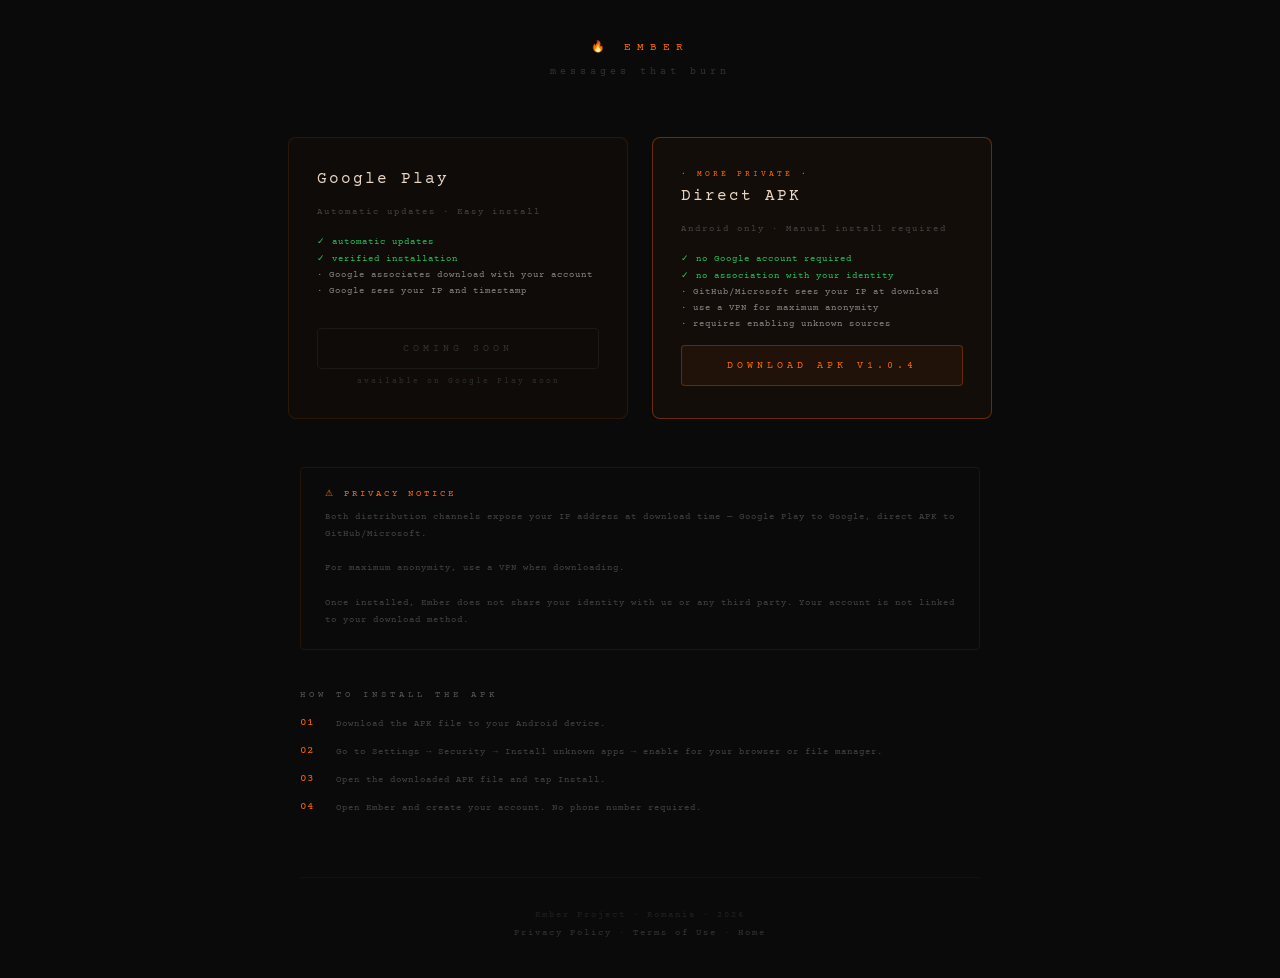
==== download.html @ 8b0feafa "fix: update APK version label to v1.0.4" ====
<!DOCTYPE html>
<html lang="en">
<head>
  <meta charset="UTF-8">
  <meta name="viewport" content="width=device-width, initial-scale=1.0">
  <title>Ember — Download</title>
  <style>
    @import url('https://fonts.googleapis.com/css2?family=Courier+Prime:wght@400;700&display=swap');

    * { margin: 0; padding: 0; box-sizing: border-box; }

    body {
      background: #0a0a0a;
      color: #c8b8a8;
      font-family: 'Courier Prime', 'Courier New', monospace;
      min-height: 100vh;
      display: flex;
      flex-direction: column;
      align-items: center;
      justify-content: center;
      padding: 40px 20px;
    }

    .logo { color: #FF6A00; font-size: 11px; letter-spacing: 6px; text-transform: uppercase; margin-bottom: 12px; }
    .tagline { color: #333; font-size: 10px; letter-spacing: 4px; margin-bottom: 60px; }

    .cards {
      display: flex;
      gap: 24px;
      flex-wrap: wrap;
      justify-content: center;
      margin-bottom: 48px;
      max-width: 760px;
      width: 100%;
    }

    .card {
      flex: 1;
      min-width: 280px;
      max-width: 340px;
      border: 1px solid rgba(255,106,0,0.12);
      border-radius: 8px;
      padding: 32px 28px;
      background: rgba(255,106,0,0.02);
      display: flex;
      flex-direction: column;
      gap: 16px;
    }

    .card.recommended {
      border-color: rgba(255,106,0,0.35);
      background: rgba(255,106,0,0.04);
    }

    .card-badge {
      font-size: 8px;
      letter-spacing: 3px;
      color: #FF6A00;
      text-transform: uppercase;
      margin-bottom: -8px;
    }

    .card-title {
      font-size: 16px;
      color: #e8d5c4;
      letter-spacing: 2px;
    }

    .card-sub {
      font-size: 9px;
      color: #444;
      letter-spacing: 2px;
      line-height: 1.8;
    }

    .card-features {
      display: flex;
      flex-direction: column;
      gap: 6px;
      flex: 1;
    }

    .feat {
      font-size: 9px;
      color: #555;
      letter-spacing: 1px;
      display: flex;
      gap: 8px;
    }

    .feat.good { color: #22c55e; }
    .feat.warn { color: #888; }
    .feat.bad  { color: #ef4444; }

    .btn {
      display: block;
      text-align: center;
      padding: 14px;
      border-radius: 4px;
      font-family: 'Courier Prime', monospace;
      font-size: 10px;
      letter-spacing: 4px;
      text-transform: uppercase;
      text-decoration: none;
      border: 1px solid rgba(255,106,0,0.3);
      color: #FF6A00;
      background: rgba(255,106,0,0.06);
      transition: border-color 0.2s, background 0.2s;
    }

    .btn:hover {
      border-color: #FF6A00;
      background: rgba(255,106,0,0.12);
    }

    .btn.disabled {
      color: #333;
      border-color: #1a1a1a;
      background: transparent;
      cursor: not-allowed;
      pointer-events: none;
    }

    .coming-soon {
      font-size: 8px;
      color: #333;
      letter-spacing: 2px;
      text-align: center;
      margin-top: -8px;
    }

    .warning-box {
      max-width: 680px;
      border: 1px solid rgba(255,106,0,0.1);
      border-radius: 4px;
      padding: 20px 24px;
      margin-bottom: 40px;
    }

    .warning-title {
      font-size: 9px;
      color: #FF6A00;
      letter-spacing: 3px;
      text-transform: uppercase;
      margin-bottom: 10px;
    }

    .warning-text {
      font-size: 9px;
      color: #444;
      line-height: 1.9;
      letter-spacing: 1px;
    }

    .steps {
      max-width: 680px;
      width: 100%;
      margin-bottom: 40px;
    }

    .steps-title {
      font-size: 9px;
      color: #555;
      letter-spacing: 4px;
      text-transform: uppercase;
      margin-bottom: 16px;
    }

    .step {
      display: flex;
      gap: 16px;
      margin-bottom: 12px;
      align-items: flex-start;
    }

    .step-num {
      font-size: 11px;
      color: #FF6A00;
      width: 20px;
      flex-shrink: 0;
    }

    .step-text {
      font-size: 9px;
      color: #444;
      letter-spacing: 1px;
      line-height: 1.8;
    }

    .footer {
      color: #222;
      font-size: 9px;
      letter-spacing: 2px;
      text-align: center;
    }

    .footer a { color: #333; text-decoration: none; }
    .footer a:hover { color: #FF6A00; }

    hr { border: none; border-top: 1px solid #111; margin: 8px 0; width: 100%; max-width: 680px; }
  </style>
</head>
<body>

  <div class="logo">🔥 ember</div>
  <div class="tagline">messages that burn</div>

  <!-- Download cards -->
  <div class="cards">

    <!-- Google Play -->
    <div class="card">
      <div class="card-title">Google Play</div>
      <div class="card-sub">Automatic updates · Easy install</div>
      <div class="card-features">
        <div class="feat good">✓ automatic updates</div>
        <div class="feat good">✓ verified installation</div>
        <div class="feat warn">· Google associates download with your account</div>
        <div class="feat warn">· Google sees your IP and timestamp</div>
      </div>
      <a href="#" class="btn disabled">coming soon</a>
      <div class="coming-soon">available on Google Play soon</div>
    </div>

    <!-- APK Direct -->
    <div class="card recommended">
      <div class="card-badge">· more private ·</div>
      <div class="card-title">Direct APK</div>
      <div class="card-sub">Android only · Manual install required</div>
      <div class="card-features">
        <div class="feat good">✓ no Google account required</div>
        <div class="feat good">✓ no association with your identity</div>
        <div class="feat warn">· GitHub/Microsoft sees your IP at download</div>
        <div class="feat warn">· use a VPN for maximum anonymity</div>
        <div class="feat warn">· requires enabling unknown sources</div>
      </div>
      <a href="https://raw.githubusercontent.com/Ember-apk/ember-legal/main/app-arm64-v8a-release.apk" class="btn">download apk v1.0.4</a>
    </div>

  </div>

  <!-- Privacy warning -->
  <div class="warning-box">
    <div class="warning-title">⚠ privacy notice</div>
    <div class="warning-text">
      Both distribution channels expose your IP address at download time — Google Play to Google, direct APK to GitHub/Microsoft.<br><br>
      For maximum anonymity, use a VPN when downloading.<br><br>
      Once installed, Ember does not share your identity with us or any third party. Your account is not linked to your download method.
    </div>
  </div>

  <!-- Installation steps -->
  <div class="steps">
    <div class="steps-title">how to install the apk</div>
    <div class="step">
      <div class="step-num">01</div>
      <div class="step-text">Download the APK file to your Android device.</div>
    </div>
    <div class="step">
      <div class="step-num">02</div>
      <div class="step-text">Go to Settings → Security → Install unknown apps → enable for your browser or file manager.</div>
    </div>
    <div class="step">
      <div class="step-num">03</div>
      <div class="step-text">Open the downloaded APK file and tap Install.</div>
    </div>
    <div class="step">
      <div class="step-num">04</div>
      <div class="step-text">Open Ember and create your account. No phone number required.</div>
    </div>
  </div>

  <hr>

  <div class="footer" style="margin-top:24px">
    <p>Ember Project · Romania · 2026</p>
    <p style="margin-top:8px">
      <a href="privacy.html">Privacy Policy</a> ·
      <a href="terms.html">Terms of Use</a> ·
      <a href="index.html">Home</a>
    </p>
  </div>

</body>
</html>
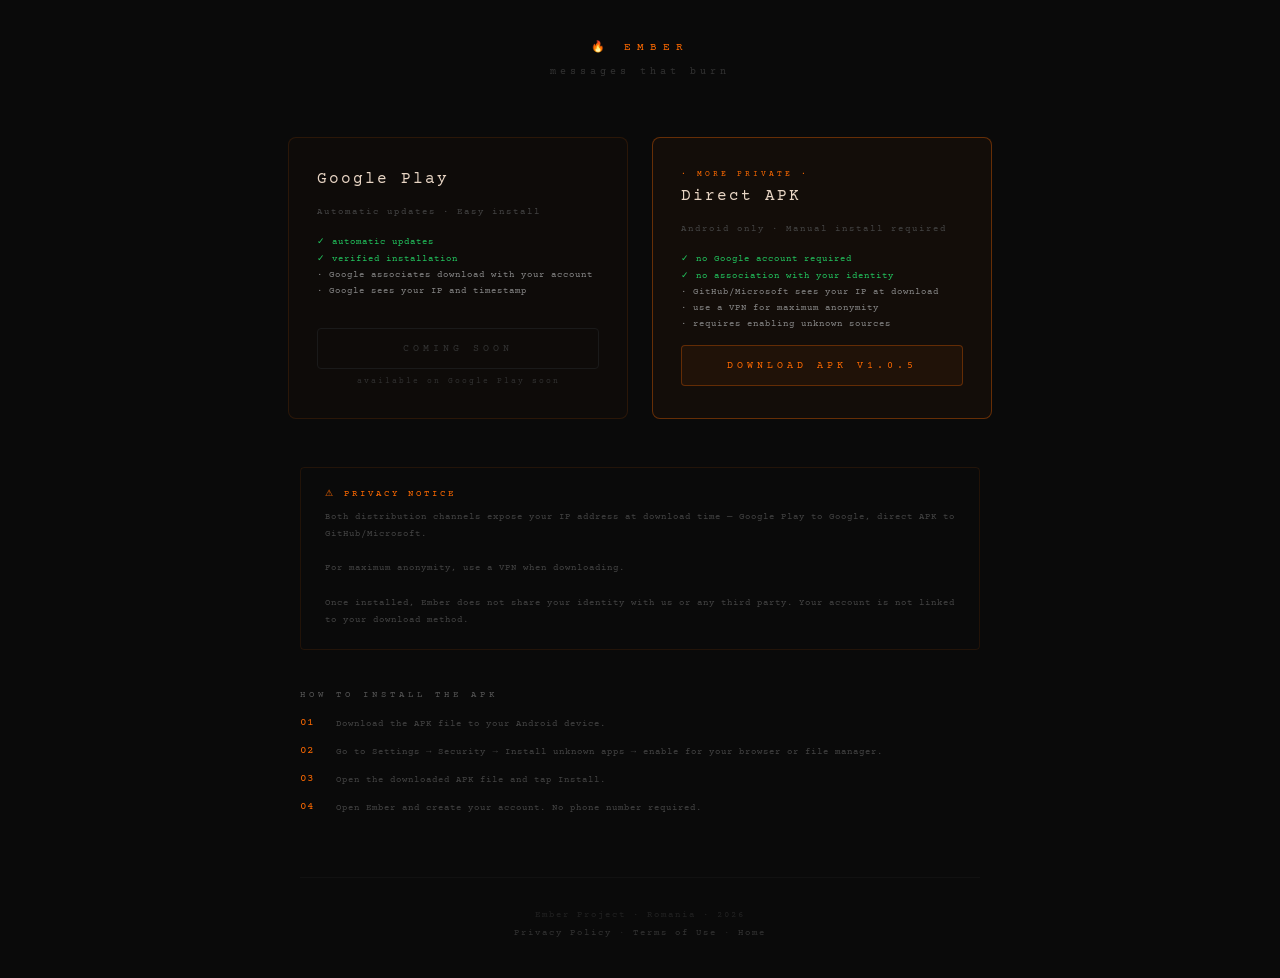
==== commit 6de9fb56: "feat: APK v1.0.5 - file sharing D+" ====
--- a/download.html
+++ b/download.html
@@ -234,7 +234,7 @@
         <div class="feat warn">· use a VPN for maximum anonymity</div>
         <div class="feat warn">· requires enabling unknown sources</div>
       </div>
-      <a href="https://raw.githubusercontent.com/Ember-apk/ember-legal/main/app-arm64-v8a-release.apk" class="btn">download apk v1.0.4</a>
+      <a href="https://raw.githubusercontent.com/Ember-apk/ember-legal/main/app-arm64-v8a-release.apk" class="btn">download apk v1.0.5</a>
     </div>
 
   </div>
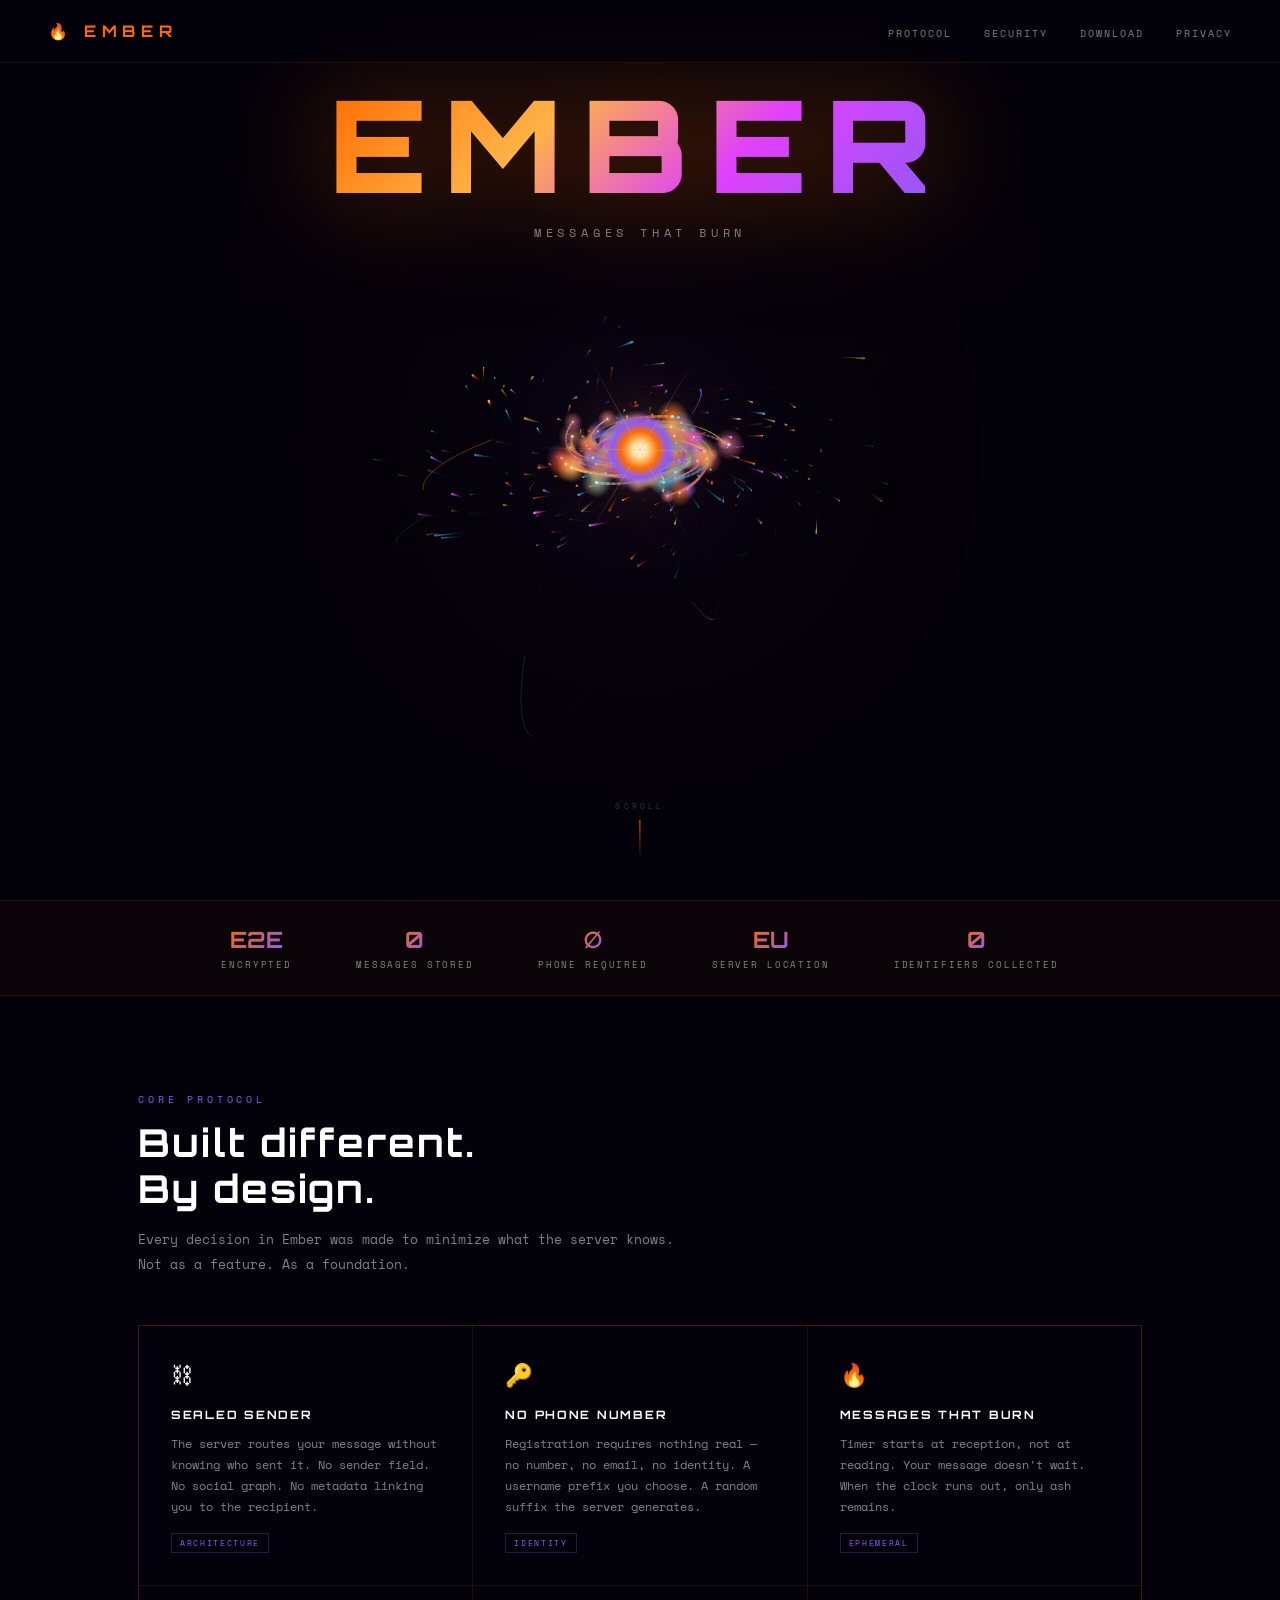
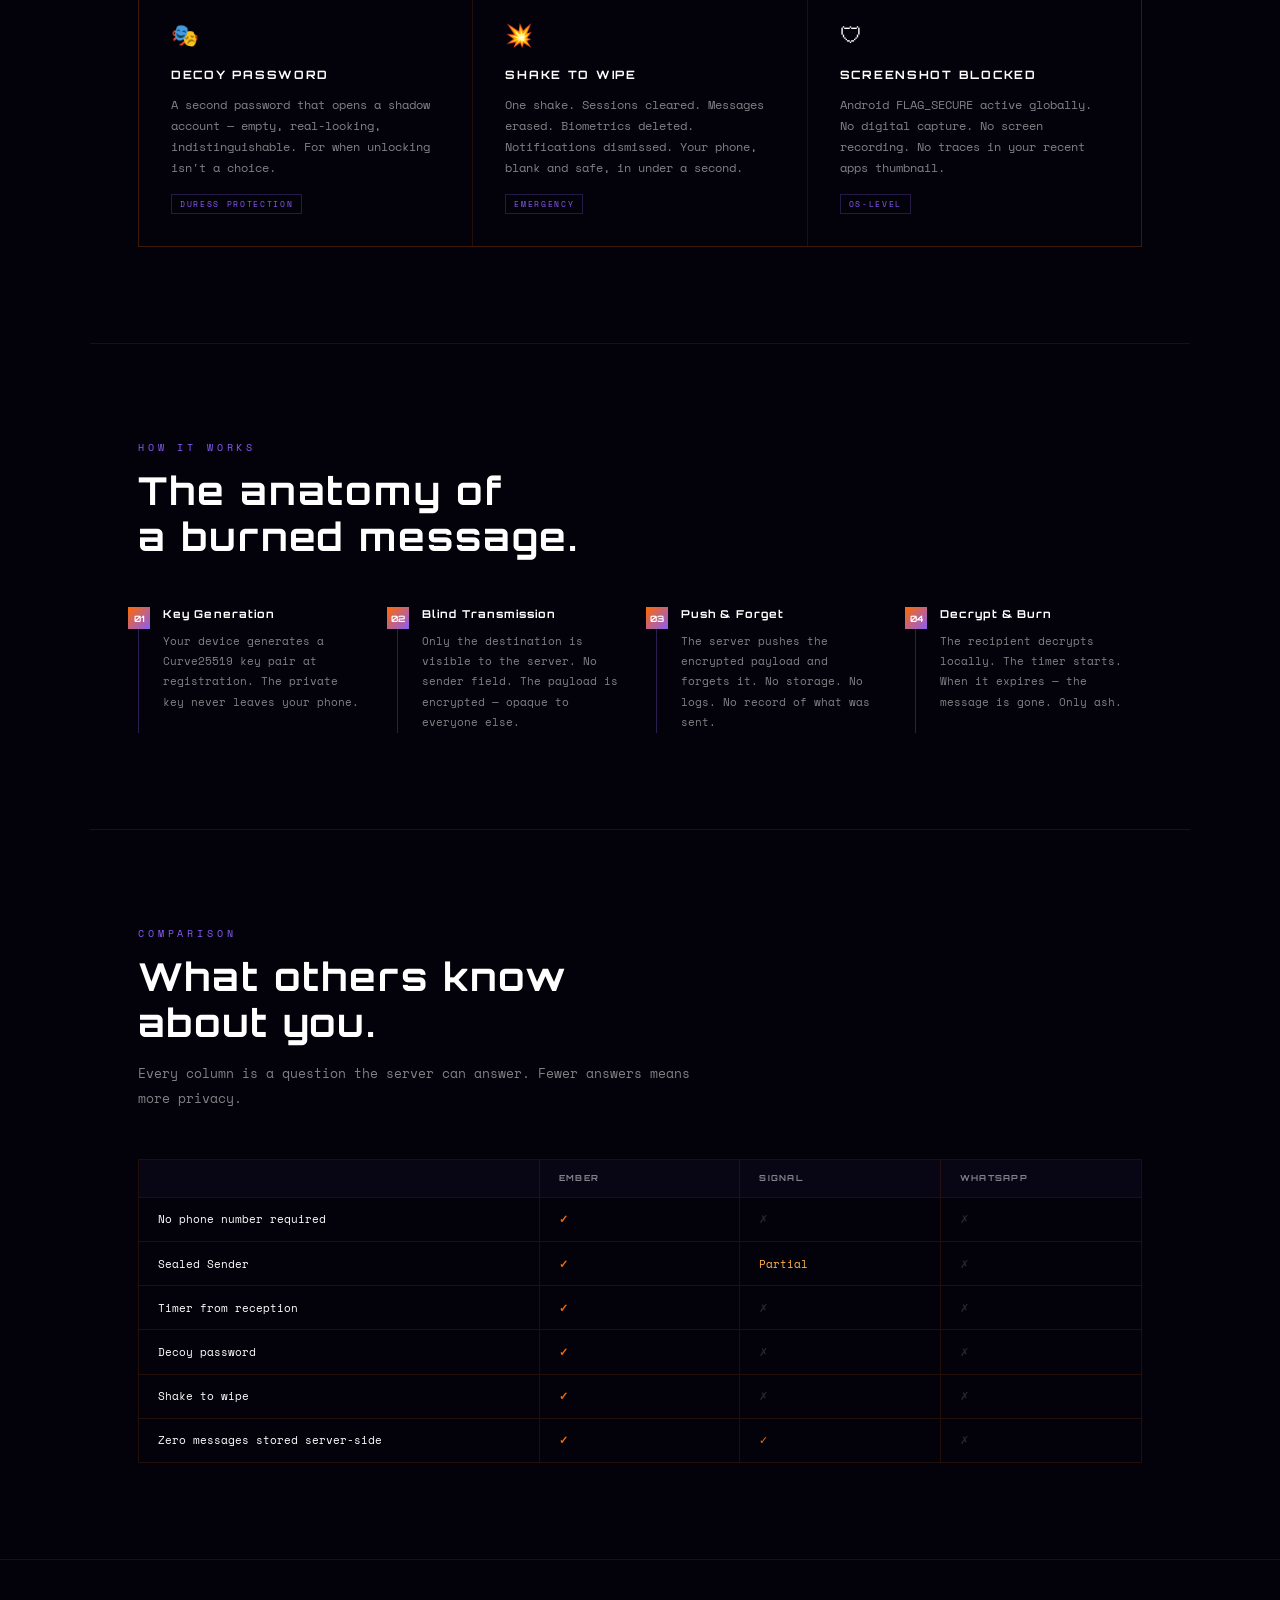
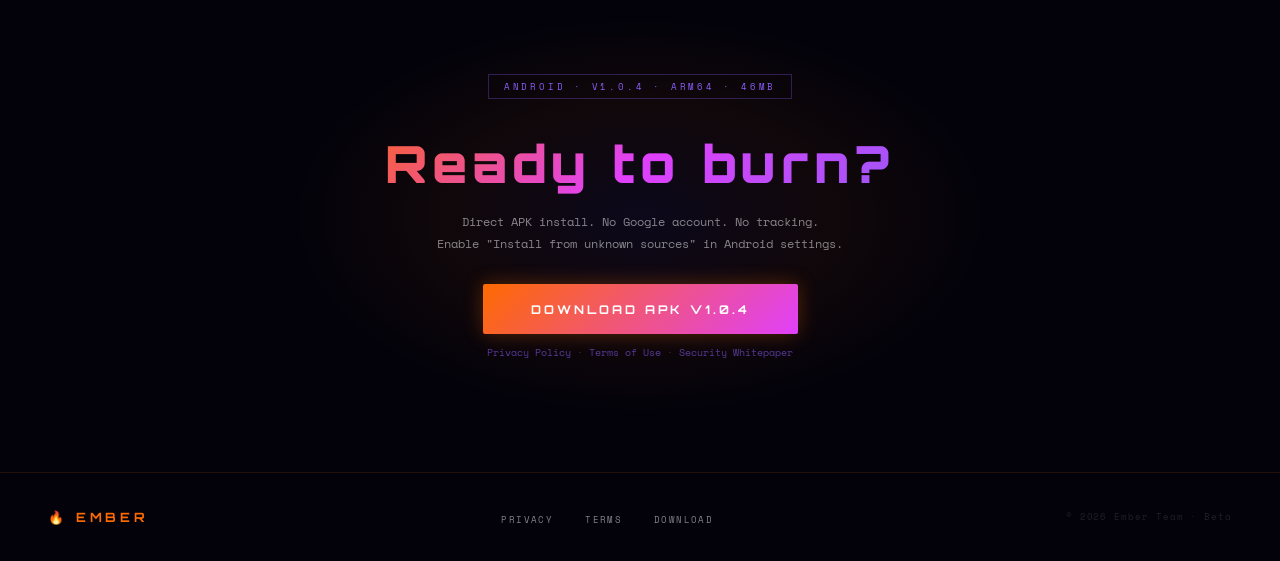
==== commit f02da219: "feat: download page redesign - vortex animation" ====
--- a/download.html
+++ b/download.html
@@ -1,285 +1,372 @@
 <!DOCTYPE html>
 <html lang="en">
 <head>
-  <meta charset="UTF-8">
-  <meta name="viewport" content="width=device-width, initial-scale=1.0">
-  <title>Ember — Download</title>
-  <style>
-    @import url('https://fonts.googleapis.com/css2?family=Courier+Prime:wght@400;700&display=swap');
-
-    * { margin: 0; padding: 0; box-sizing: border-box; }
-
-    body {
-      background: #0a0a0a;
-      color: #c8b8a8;
-      font-family: 'Courier Prime', 'Courier New', monospace;
-      min-height: 100vh;
-      display: flex;
-      flex-direction: column;
-      align-items: center;
-      justify-content: center;
-      padding: 40px 20px;
-    }
-
-    .logo { color: #FF6A00; font-size: 11px; letter-spacing: 6px; text-transform: uppercase; margin-bottom: 12px; }
-    .tagline { color: #333; font-size: 10px; letter-spacing: 4px; margin-bottom: 60px; }
-
-    .cards {
-      display: flex;
-      gap: 24px;
-      flex-wrap: wrap;
-      justify-content: center;
-      margin-bottom: 48px;
-      max-width: 760px;
-      width: 100%;
-    }
-
-    .card {
-      flex: 1;
-      min-width: 280px;
-      max-width: 340px;
-      border: 1px solid rgba(255,106,0,0.12);
-      border-radius: 8px;
-      padding: 32px 28px;
-      background: rgba(255,106,0,0.02);
-      display: flex;
-      flex-direction: column;
-      gap: 16px;
-    }
-
-    .card.recommended {
-      border-color: rgba(255,106,0,0.35);
-      background: rgba(255,106,0,0.04);
-    }
-
-    .card-badge {
-      font-size: 8px;
-      letter-spacing: 3px;
-      color: #FF6A00;
-      text-transform: uppercase;
-      margin-bottom: -8px;
-    }
-
-    .card-title {
-      font-size: 16px;
-      color: #e8d5c4;
-      letter-spacing: 2px;
-    }
-
-    .card-sub {
-      font-size: 9px;
-      color: #444;
-      letter-spacing: 2px;
-      line-height: 1.8;
-    }
-
-    .card-features {
-      display: flex;
-      flex-direction: column;
-      gap: 6px;
-      flex: 1;
-    }
-
-    .feat {
-      font-size: 9px;
-      color: #555;
-      letter-spacing: 1px;
-      display: flex;
-      gap: 8px;
-    }
-
-    .feat.good { color: #22c55e; }
-    .feat.warn { color: #888; }
-    .feat.bad  { color: #ef4444; }
-
-    .btn {
-      display: block;
-      text-align: center;
-      padding: 14px;
-      border-radius: 4px;
-      font-family: 'Courier Prime', monospace;
-      font-size: 10px;
-      letter-spacing: 4px;
-      text-transform: uppercase;
-      text-decoration: none;
-      border: 1px solid rgba(255,106,0,0.3);
-      color: #FF6A00;
-      background: rgba(255,106,0,0.06);
-      transition: border-color 0.2s, background 0.2s;
-    }
-
-    .btn:hover {
-      border-color: #FF6A00;
-      background: rgba(255,106,0,0.12);
-    }
-
-    .btn.disabled {
-      color: #333;
-      border-color: #1a1a1a;
-      background: transparent;
-      cursor: not-allowed;
-      pointer-events: none;
-    }
-
-    .coming-soon {
-      font-size: 8px;
-      color: #333;
-      letter-spacing: 2px;
-      text-align: center;
-      margin-top: -8px;
-    }
-
-    .warning-box {
-      max-width: 680px;
-      border: 1px solid rgba(255,106,0,0.1);
-      border-radius: 4px;
-      padding: 20px 24px;
-      margin-bottom: 40px;
-    }
-
-    .warning-title {
-      font-size: 9px;
-      color: #FF6A00;
-      letter-spacing: 3px;
-      text-transform: uppercase;
-      margin-bottom: 10px;
-    }
-
-    .warning-text {
-      font-size: 9px;
-      color: #444;
-      line-height: 1.9;
-      letter-spacing: 1px;
-    }
-
-    .steps {
-      max-width: 680px;
-      width: 100%;
-      margin-bottom: 40px;
-    }
-
-    .steps-title {
-      font-size: 9px;
-      color: #555;
-      letter-spacing: 4px;
-      text-transform: uppercase;
-      margin-bottom: 16px;
-    }
-
-    .step {
-      display: flex;
-      gap: 16px;
-      margin-bottom: 12px;
-      align-items: flex-start;
-    }
-
-    .step-num {
-      font-size: 11px;
-      color: #FF6A00;
-      width: 20px;
-      flex-shrink: 0;
-    }
-
-    .step-text {
-      font-size: 9px;
-      color: #444;
-      letter-spacing: 1px;
-      line-height: 1.8;
-    }
-
-    .footer {
-      color: #222;
-      font-size: 9px;
-      letter-spacing: 2px;
-      text-align: center;
-    }
-
-    .footer a { color: #333; text-decoration: none; }
-    .footer a:hover { color: #FF6A00; }
-
-    hr { border: none; border-top: 1px solid #111; margin: 8px 0; width: 100%; max-width: 680px; }
-  </style>
+<meta charset="UTF-8">
+<meta name="viewport" content="width=device-width, initial-scale=1.0">
+<title>Ember — Messages That Burn</title>
+<link href="https://fonts.googleapis.com/css2?family=Orbitron:wght@400;500;700;900&family=Space+Mono:ital,wght@0,400;0,700;1,400&display=swap" rel="stylesheet">
+<style>
+*,*::before,*::after{margin:0;padding:0;box-sizing:border-box}
+:root{--orange:#FF6A00;--red:#FF3D00;--gold:#FFB347;--violet:#8B5CF6;--blue:#38bdf8;--magenta:#E040FB;--white:#ffffff;--dim:rgba(255,255,255,0.5);--bg:#03020a;--border:rgba(255,106,0,0.12)}
+html{scroll-behavior:smooth}
+body{background:var(--bg);color:var(--white);font-family:'Space Mono',monospace;overflow-x:hidden}
+nav{position:fixed;top:0;left:0;right:0;z-index:100;display:flex;justify-content:space-between;align-items:center;padding:1.2rem 3rem;background:rgba(3,2,10,0.7);backdrop-filter:blur(16px);border-bottom:1px solid var(--border)}
+.nav-logo{font-family:'Orbitron';font-size:1rem;font-weight:700;color:var(--orange);letter-spacing:.35em;text-decoration:none}
+.nav-links{display:flex;gap:2rem;list-style:none}
+.nav-links a{font-size:.62rem;letter-spacing:.2em;text-transform:uppercase;color:var(--dim);text-decoration:none;transition:color .2s}
+.nav-links a:hover{color:var(--orange)}
+#hero{position:relative;height:100vh;display:flex;flex-direction:column;align-items:center;justify-content:center;overflow:hidden}
+#vortex{position:absolute;top:0;left:0;width:100%;height:100%}
+.hero-content{position:relative;z-index:2;text-align:center;display:flex;flex-direction:column;align-items:center;gap:1rem}
+.hero-label{font-size:.6rem;letter-spacing:.5em;color:var(--orange);text-transform:uppercase;border:1px solid rgba(255,106,0,.3);padding:.4rem 1.2rem;border-radius:2px;backdrop-filter:blur(4px);background:rgba(3,2,10,.4)}
+.hero-title{font-family:'Orbitron';font-size:clamp(3.5rem,10vw,8rem);font-weight:900;letter-spacing:.15em;line-height:1;background:linear-gradient(135deg,#FF6A00 0%,#FFB347 35%,#E040FB 65%,#8B5CF6 100%);-webkit-background-clip:text;-webkit-text-fill-color:transparent;background-clip:text;filter:drop-shadow(0 0 60px rgba(255,106,0,.5))}
+.hero-tagline{font-size:.75rem;letter-spacing:.4em;color:var(--dim);text-transform:uppercase}
+.hero-cta{display:flex;gap:1rem;margin-top:.8rem;flex-wrap:wrap;justify-content:center}
+.btn-primary{font-family:'Orbitron';font-size:.65rem;font-weight:700;letter-spacing:.25em;text-transform:uppercase;text-decoration:none;padding:.9rem 2.2rem;background:linear-gradient(135deg,#FF6A00,#E040FB);color:#fff;border:none;border-radius:2px;cursor:pointer;transition:all .3s;box-shadow:0 0 20px rgba(255,106,0,.3)}
+.btn-primary:hover{box-shadow:0 0 40px rgba(255,106,0,.6),0 0 80px rgba(224,64,251,.3);transform:translateY(-1px)}
+.btn-secondary{font-family:'Orbitron';font-size:.65rem;font-weight:500;letter-spacing:.25em;text-transform:uppercase;text-decoration:none;padding:.9rem 2.2rem;background:transparent;color:var(--orange);border:1px solid rgba(255,106,0,.35);border-radius:2px;cursor:pointer;transition:all .2s}
+.btn-secondary:hover{background:rgba(255,106,0,.08);border-color:var(--orange)}
+.scroll-indicator{position:absolute;bottom:2.5rem;left:50%;transform:translateX(-50%);display:flex;flex-direction:column;align-items:center;gap:.5rem;z-index:2}
+.scroll-indicator span{font-size:.5rem;letter-spacing:.4em;color:rgba(255,255,255,.2);text-transform:uppercase}
+.scroll-line{width:1px;height:40px;background:linear-gradient(to bottom,var(--orange),transparent);animation:scrollPulse 2s ease-in-out infinite}
+@keyframes scrollPulse{0%,100%{opacity:.2}50%{opacity:1}}
+.stats-bar{background:rgba(255,106,0,.03);border-top:1px solid var(--border);border-bottom:1px solid var(--border);padding:1.5rem 3rem;display:flex;justify-content:center;gap:4rem;flex-wrap:wrap}
+.stat{display:flex;flex-direction:column;align-items:center;gap:.3rem}
+.stat-value{font-family:'Orbitron';font-size:1.4rem;font-weight:700;background:linear-gradient(135deg,var(--orange),var(--violet));-webkit-background-clip:text;-webkit-text-fill-color:transparent;background-clip:text}
+.stat-label{font-size:.58rem;letter-spacing:.2em;color:var(--dim);text-transform:uppercase}
+.section-wrap{padding:6rem 3rem;max-width:1100px;margin:0 auto}
+.section-eyebrow{font-size:.6rem;letter-spacing:.4em;text-transform:uppercase;color:var(--violet);margin-bottom:.8rem}
+.section-title{font-family:'Orbitron';font-size:clamp(1.5rem,3vw,2.5rem);font-weight:700;letter-spacing:.05em;color:var(--white);margin-bottom:1rem;line-height:1.2}
+.section-body{font-size:.82rem;line-height:1.9;color:var(--dim);max-width:560px;margin-bottom:3rem}
+.features-grid{display:grid;grid-template-columns:repeat(auto-fit,minmax(290px,1fr));gap:1px;border:1px solid var(--border);background:var(--border);margin-top:3rem}
+.feature-card{background:var(--bg);padding:2rem;position:relative;overflow:hidden;transition:background .3s}
+.feature-card::before{content:'';position:absolute;top:0;left:0;right:0;height:2px;background:linear-gradient(90deg,transparent,var(--violet),var(--orange),transparent);opacity:0;transition:opacity .3s}
+.feature-card:hover{background:rgba(139,92,246,.04)}
+.feature-card:hover::before{opacity:1}
+.feature-icon{font-size:1.4rem;margin-bottom:1rem;display:block}
+.feature-title{font-family:'Orbitron';font-size:.72rem;font-weight:700;letter-spacing:.15em;text-transform:uppercase;color:var(--white);margin-bottom:.7rem}
+.feature-desc{font-size:.73rem;line-height:1.8;color:var(--dim)}
+.feature-tag{display:inline-block;margin-top:1rem;font-size:.52rem;letter-spacing:.2em;color:var(--violet);text-transform:uppercase;border:1px solid rgba(139,92,246,.25);padding:.2rem .5rem}
+.protocol-steps{display:grid;grid-template-columns:repeat(auto-fit,minmax(220px,1fr));gap:2rem;margin-top:3rem}
+.step{position:relative;padding-left:1.5rem;border-left:1px solid rgba(139,92,246,.3)}
+.step::before{content:attr(data-n);position:absolute;left:-.7rem;top:0;width:1.4rem;height:1.4rem;background:linear-gradient(135deg,var(--orange),var(--violet));color:#fff;font-family:'Orbitron';font-size:.55rem;font-weight:700;display:flex;align-items:center;justify-content:center}
+.step-title{font-family:'Orbitron';font-size:.68rem;font-weight:700;letter-spacing:.1em;color:var(--white);margin-bottom:.6rem}
+.step-desc{font-size:.71rem;line-height:1.8;color:var(--dim)}
+.matrix{margin-top:2rem;border:1px solid var(--border);overflow:hidden}
+.matrix-row{display:grid;grid-template-columns:2fr 1fr 1fr 1fr;border-bottom:1px solid var(--border)}
+.matrix-row:last-child{border-bottom:none}
+.matrix-header .matrix-cell{font-family:'Orbitron';font-size:.52rem;font-weight:700;letter-spacing:.15em;text-transform:uppercase;color:var(--dim);background:rgba(139,92,246,.04)}
+.matrix-cell{padding:.85rem 1.2rem;font-size:.68rem;border-right:1px solid var(--border);display:flex;align-items:center}
+.matrix-cell:last-child{border-right:none}
+.matrix-cell.feature-name{color:var(--white)}
+.matrix-cell.ember-col{color:var(--orange);font-weight:700}
+.matrix-cell.other-col{color:var(--dim)}
+.check{color:var(--orange)}.cross{color:rgba(255,255,255,.15)}.partial{color:var(--gold)}
+#download{position:relative;border-top:1px solid var(--border);text-align:center;padding:7rem 3rem;overflow:hidden}
+.dl-glow{position:absolute;top:50%;left:50%;transform:translate(-50%,-50%);width:700px;height:400px;background:radial-gradient(ellipse,rgba(139,92,246,.07) 0%,rgba(255,106,0,.05) 40%,transparent 70%);pointer-events:none}
+.dl-inner{position:relative;z-index:1;max-width:680px;margin:0 auto}
+.version-badge{display:inline-block;margin-bottom:2rem;font-size:.58rem;letter-spacing:.3em;color:var(--violet);text-transform:uppercase;border:1px solid rgba(139,92,246,.3);padding:.3rem .9rem}
+.dl-title{font-family:'Orbitron';font-size:clamp(1.8rem,4vw,3.5rem);font-weight:900;letter-spacing:.1em;margin-bottom:1rem;background:linear-gradient(135deg,#FF6A00,#E040FB,#8B5CF6);-webkit-background-clip:text;-webkit-text-fill-color:transparent;background-clip:text}
+.dl-sub{font-size:.78rem;line-height:1.8;color:var(--dim);margin-bottom:2.5rem}
+.dl-note{margin-top:1.5rem;font-size:.6rem;line-height:1.7;color:rgba(255,255,255,.18)}
+.dl-note a{color:rgba(139,92,246,.6);text-decoration:none}
+.dl-note a:hover{color:var(--violet)}
+footer{border-top:1px solid var(--border);padding:2rem 3rem;display:flex;justify-content:space-between;align-items:center;flex-wrap:wrap;gap:1rem}
+.footer-logo{font-family:'Orbitron';font-size:.8rem;font-weight:700;color:var(--orange);letter-spacing:.3em}
+.footer-links{display:flex;gap:2rem;list-style:none}
+.footer-links a{font-size:.58rem;letter-spacing:.15em;text-transform:uppercase;color:var(--dim);text-decoration:none;transition:color .2s}
+.footer-links a:hover{color:var(--violet)}
+.footer-copy{font-size:.58rem;color:rgba(255,255,255,.12);letter-spacing:.1em}
+.reveal{opacity:0;transform:translateY(20px);transition:opacity .7s,transform .7s}
+.reveal.visible{opacity:1;transform:translateY(0)}
+@media(max-width:768px){nav{padding:1rem 1.5rem}.nav-links{display:none}.section-wrap{padding:4rem 1.5rem}.stats-bar{gap:2rem;padding:1.5rem}footer{flex-direction:column;text-align:center}}
+</style>
 </head>
 <body>
 
-  <div class="logo">🔥 ember</div>
-  <div class="tagline">messages that burn</div>
-
-  <!-- Download cards -->
-  <div class="cards">
-
-    <!-- Google Play -->
-    <div class="card">
-      <div class="card-title">Google Play</div>
-      <div class="card-sub">Automatic updates · Easy install</div>
-      <div class="card-features">
-        <div class="feat good">✓ automatic updates</div>
-        <div class="feat good">✓ verified installation</div>
-        <div class="feat warn">· Google associates download with your account</div>
-        <div class="feat warn">· Google sees your IP and timestamp</div>
-      </div>
-      <a href="#" class="btn disabled">coming soon</a>
-      <div class="coming-soon">available on Google Play soon</div>
+<nav>
+  <a href="#" class="nav-logo">🔥 EMBER</a>
+  <ul class="nav-links">
+    <li><a href="#features">Protocol</a></li>
+    <li><a href="#security">Security</a></li>
+    <li><a href="#download">Download</a></li>
+    <li><a href="https://ember-legal.netlify.app/privacy.html" target="_blank">Privacy</a></li>
+  </ul>
+</nav>
+
+<section id="hero">
+  <canvas id="vortex"></canvas>
+  <div class="hero-content" style="position:absolute;top:5rem;left:50%;transform:translateX(-50%);width:100%;text-align:center;z-index:2;">
+    <h1 class="hero-title">EMBER</h1>
+    <p class="hero-tagline">Messages That Burn</p>
+  </div>
+  <div class="scroll-indicator">
+    <span>Scroll</span>
+    <div class="scroll-line"></div>
+  </div>
+</section>
+
+<div class="stats-bar">
+  <div class="stat"><span class="stat-value">E2E</span><span class="stat-label">Encrypted</span></div>
+  <div class="stat"><span class="stat-value">0</span><span class="stat-label">Messages stored</span></div>
+  <div class="stat"><span class="stat-value">∅</span><span class="stat-label">Phone required</span></div>
+  <div class="stat"><span class="stat-value">EU</span><span class="stat-label">Server location</span></div>
+  <div class="stat"><span class="stat-value">0</span><span class="stat-label">Identifiers collected</span></div>
+</div>
+
+<div class="section-wrap" id="features">
+  <p class="section-eyebrow reveal">Core Protocol</p>
+  <h2 class="section-title reveal">Built different.<br>By design.</h2>
+  <p class="section-body reveal">Every decision in Ember was made to minimize what the server knows. Not as a feature. As a foundation.</p>
+  <div class="features-grid">
+    <div class="feature-card reveal"><span class="feature-icon">⛓</span><div class="feature-title">Sealed Sender</div><div class="feature-desc">The server routes your message without knowing who sent it. No sender field. No social graph. No metadata linking you to the recipient.</div><span class="feature-tag">Architecture</span></div>
+    <div class="feature-card reveal"><span class="feature-icon">🔑</span><div class="feature-title">No Phone Number</div><div class="feature-desc">Registration requires nothing real — no number, no email, no identity. A username prefix you choose. A random suffix the server generates.</div><span class="feature-tag">Identity</span></div>
+    <div class="feature-card reveal"><span class="feature-icon">🔥</span><div class="feature-title">Messages That Burn</div><div class="feature-desc">Timer starts at reception, not at reading. Your message doesn't wait. When the clock runs out, only ash remains.</div><span class="feature-tag">Ephemeral</span></div>
+    <div class="feature-card reveal"><span class="feature-icon">🎭</span><div class="feature-title">Decoy Password</div><div class="feature-desc">A second password that opens a shadow account — empty, real-looking, indistinguishable. For when unlocking isn't a choice.</div><span class="feature-tag">Duress Protection</span></div>
+    <div class="feature-card reveal"><span class="feature-icon">💥</span><div class="feature-title">Shake to Wipe</div><div class="feature-desc">One shake. Sessions cleared. Messages erased. Biometrics deleted. Notifications dismissed. Your phone, blank and safe, in under a second.</div><span class="feature-tag">Emergency</span></div>
+    <div class="feature-card reveal"><span class="feature-icon">🛡</span><div class="feature-title">Screenshot Blocked</div><div class="feature-desc">Android FLAG_SECURE active globally. No digital capture. No screen recording. No traces in your recent apps thumbnail.</div><span class="feature-tag">OS-Level</span></div>
+  </div>
+</div>
+
+<div class="section-wrap" id="protocol" style="border-top:1px solid var(--border);padding-top:6rem">
+  <p class="section-eyebrow reveal">How It Works</p>
+  <h2 class="section-title reveal">The anatomy of<br>a burned message.</h2>
+  <div class="protocol-steps">
+    <div class="step reveal" data-n="01"><div class="step-title">Key Generation</div><div class="step-desc">Your device generates a Curve25519 key pair at registration. The private key never leaves your phone.</div></div>
+    <div class="step reveal" data-n="02"><div class="step-title">Blind Transmission</div><div class="step-desc">Only the destination is visible to the server. No sender field. The payload is encrypted — opaque to everyone else.</div></div>
+    <div class="step reveal" data-n="03"><div class="step-title">Push & Forget</div><div class="step-desc">The server pushes the encrypted payload and forgets it. No storage. No logs. No record of what was sent.</div></div>
+    <div class="step reveal" data-n="04"><div class="step-title">Decrypt & Burn</div><div class="step-desc">The recipient decrypts locally. The timer starts. When it expires — the message is gone. Only ash.</div></div>
+  </div>
+</div>
+
+<div class="section-wrap" id="security" style="border-top:1px solid var(--border);padding-top:6rem">
+  <p class="section-eyebrow reveal">Comparison</p>
+  <h2 class="section-title reveal">What others know<br>about you.</h2>
+  <p class="section-body reveal">Every column is a question the server can answer. Fewer answers means more privacy.</p>
+  <div class="matrix reveal">
+    <div class="matrix-row matrix-header">
+      <div class="matrix-cell"></div>
+      <div class="matrix-cell">Ember</div>
+      <div class="matrix-cell">Signal</div>
+      <div class="matrix-cell">WhatsApp</div>
     </div>
-
-    <!-- APK Direct -->
-    <div class="card recommended">
-      <div class="card-badge">· more private ·</div>
-      <div class="card-title">Direct APK</div>
-      <div class="card-sub">Android only · Manual install required</div>
-      <div class="card-features">
-        <div class="feat good">✓ no Google account required</div>
-        <div class="feat good">✓ no association with your identity</div>
-        <div class="feat warn">· GitHub/Microsoft sees your IP at download</div>
-        <div class="feat warn">· use a VPN for maximum anonymity</div>
-        <div class="feat warn">· requires enabling unknown sources</div>
-      </div>
-      <a href="https://raw.githubusercontent.com/Ember-apk/ember-legal/main/app-arm64-v8a-release.apk" class="btn">download apk v1.0.5</a>
+    <div class="matrix-row"><div class="matrix-cell feature-name">No phone number required</div><div class="matrix-cell ember-col"><span class="check">✓</span></div><div class="matrix-cell other-col"><span class="cross">✗</span></div><div class="matrix-cell other-col"><span class="cross">✗</span></div></div>
+    <div class="matrix-row"><div class="matrix-cell feature-name">Sealed Sender</div><div class="matrix-cell ember-col"><span class="check">✓</span></div><div class="matrix-cell other-col"><span class="partial">Partial</span></div><div class="matrix-cell other-col"><span class="cross">✗</span></div></div>
+    <div class="matrix-row"><div class="matrix-cell feature-name">Timer from reception</div><div class="matrix-cell ember-col"><span class="check">✓</span></div><div class="matrix-cell other-col"><span class="cross">✗</span></div><div class="matrix-cell other-col"><span class="cross">✗</span></div></div>
+    <div class="matrix-row"><div class="matrix-cell feature-name">Decoy password</div><div class="matrix-cell ember-col"><span class="check">✓</span></div><div class="matrix-cell other-col"><span class="cross">✗</span></div><div class="matrix-cell other-col"><span class="cross">✗</span></div></div>
+    <div class="matrix-row"><div class="matrix-cell feature-name">Shake to wipe</div><div class="matrix-cell ember-col"><span class="check">✓</span></div><div class="matrix-cell other-col"><span class="cross">✗</span></div><div class="matrix-cell other-col"><span class="cross">✗</span></div></div>
+    <div class="matrix-row"><div class="matrix-cell feature-name">Zero messages stored server-side</div><div class="matrix-cell ember-col"><span class="check">✓</span></div><div class="matrix-cell other-col"><span class="check">✓</span></div><div class="matrix-cell other-col"><span class="cross">✗</span></div></div>
+  </div>
+</div>
+
+<div id="download">
+  <div class="dl-glow"></div>
+  <div class="dl-inner">
+    <div class="version-badge reveal">Android · v1.0.4 · arm64 · 46MB</div>
+    <h2 class="dl-title reveal">Ready to burn?</h2>
+    <p class="dl-sub reveal">Direct APK install. No Google account. No tracking.<br>Enable "Install from unknown sources" in Android settings.</p>
+    <div class="reveal">
+      <a href="https://raw.githubusercontent.com/Ember-apk/ember-legal/main/app-arm64-v8a-release.apk" class="btn-primary" style="font-size:.75rem;padding:1.1rem 3rem">Download APK v1.0.4</a>
     </div>
-
-  </div>
-
-  <!-- Privacy warning -->
-  <div class="warning-box">
-    <div class="warning-title">⚠ privacy notice</div>
-    <div class="warning-text">
-      Both distribution channels expose your IP address at download time — Google Play to Google, direct APK to GitHub/Microsoft.<br><br>
-      For maximum anonymity, use a VPN when downloading.<br><br>
-      Once installed, Ember does not share your identity with us or any third party. Your account is not linked to your download method.
-    </div>
-  </div>
-
-  <!-- Installation steps -->
-  <div class="steps">
-    <div class="steps-title">how to install the apk</div>
-    <div class="step">
-      <div class="step-num">01</div>
-      <div class="step-text">Download the APK file to your Android device.</div>
-    </div>
-    <div class="step">
-      <div class="step-num">02</div>
-      <div class="step-text">Go to Settings → Security → Install unknown apps → enable for your browser or file manager.</div>
-    </div>
-    <div class="step">
-      <div class="step-num">03</div>
-      <div class="step-text">Open the downloaded APK file and tap Install.</div>
-    </div>
-    <div class="step">
-      <div class="step-num">04</div>
-      <div class="step-text">Open Ember and create your account. No phone number required.</div>
-    </div>
-  </div>
-
-  <hr>
-
-  <div class="footer" style="margin-top:24px">
-    <p>Ember Project · Romania · 2026</p>
-    <p style="margin-top:8px">
-      <a href="privacy.html">Privacy Policy</a> ·
-      <a href="terms.html">Terms of Use</a> ·
-      <a href="index.html">Home</a>
+    <p class="dl-note reveal">
+      <a href="https://ember-legal.netlify.app/privacy.html">Privacy Policy</a> ·
+      <a href="https://ember-legal.netlify.app/terms.html">Terms of Use</a> ·
+      <a href="ember_security_whitepaper.pdf">Security Whitepaper</a>
     </p>
   </div>
-
+</div>
+
+<footer>
+  <div class="footer-logo">🔥 EMBER</div>
+  <ul class="footer-links">
+    <li><a href="https://ember-legal.netlify.app/privacy.html" target="_blank">Privacy</a></li>
+    <li><a href="https://ember-legal.netlify.app/terms.html" target="_blank">Terms</a></li>
+    <li><a href="#download">Download</a></li>
+  </ul>
+  <div class="footer-copy">© 2026 Ember Team · Beta</div>
+</footer>
+
+<script>
+const canvas=document.getElementById('vortex');
+const ctx=canvas.getContext('2d');
+let W,H,CX,CY;
+function resize(){W=canvas.width=canvas.offsetWidth;H=canvas.height=canvas.offsetHeight;CX=W/2;CY=H/2}
+resize();window.addEventListener('resize',resize);
+
+const PAL=[[255,106,0],[255,61,0],[255,179,71],[139,92,246],[56,189,248],[224,64,251],[255,200,100]];
+function rc(){return PAL[Math.floor(Math.random()*PAL.length)]}
+function lerp(a,b,t){return a.map((v,i)=>Math.round(v+(b[i]-v)*t))}
+
+class ArmParticle{
+  constructor(){this.reset()}
+  reset(){
+    this.arm=Math.floor(Math.random()*6);
+    this.r=Math.random()*0.04+0.01;
+    this.maxR=0.32+Math.random()*0.22;
+    this.speed=0.00175+Math.random()*0.0025;
+    this.color=rc();this.colorB=rc();
+    this.size=1+Math.random()*2.8;
+    this.alpha=0.65+Math.random()*0.35;
+    this.z=0.15+Math.random()*0.85;
+    this.trail=[];
+    this.trailLen=Math.floor(10+Math.random()*22);
+    this.tilt=(Math.random()-0.5)*0.5;
+    this.wobble=Math.random()*Math.PI*2;
+  }
+  update(t){
+    this.r+=this.speed;
+    if(this.r>this.maxR){this.reset();return}
+    const base=(Math.PI*2*this.arm)/6;
+    const angle=base+this.r*20+t*0.00035+Math.sin(this.wobble+t*0.002)*0.15;
+    const sc=Math.min(W,H)*0.5;
+    const d=0.3+this.z*0.7;
+    const yc=0.38+this.tilt*this.r*4;
+    const x=CX+Math.cos(angle)*this.r*sc*d;
+    const y=CY+Math.sin(angle)*this.r*sc*d*yc;
+    this.trail.push({x,y});
+    if(this.trail.length>this.trailLen)this.trail.shift();
+  }
+  draw(t){
+    if(this.trail.length<2)return;
+    const prog=this.r/this.maxR;
+    const col=lerp(this.color,this.colorB,prog);
+    for(let i=1;i<this.trail.length;i++){
+      const p=i/this.trail.length;
+      const a=p*this.alpha*(1-prog*0.25);
+      ctx.beginPath();
+      ctx.moveTo(this.trail[i-1].x,this.trail[i-1].y);
+      ctx.lineTo(this.trail[i].x,this.trail[i].y);
+      ctx.strokeStyle=`rgba(${col.join(',')},${a})`;
+      ctx.lineWidth=p*this.size*this.z;
+      ctx.lineCap='round';ctx.stroke();
+    }
+    const h=this.trail[this.trail.length-1];
+    const gr=ctx.createRadialGradient(h.x,h.y,0,h.x,h.y,this.size*5*this.z);
+    gr.addColorStop(0,`rgba(${col.join(',')},${this.alpha})`);
+    gr.addColorStop(1,`rgba(${col.join(',')},0)`);
+    ctx.beginPath();ctx.arc(h.x,h.y,this.size*5*this.z,0,Math.PI*2);ctx.fillStyle=gr;ctx.fill();
+    ctx.beginPath();ctx.arc(h.x,h.y,this.size*0.5*this.z,0,Math.PI*2);ctx.fillStyle=`rgba(255,255,255,${this.alpha*this.z})`;ctx.fill();
+  }
+}
+
+class FreeParticle{
+  constructor(){this.reset(true)}
+  reset(init=false){
+    const ang=Math.random()*Math.PI*2;
+    const dist=init?Math.random()*0.45:0.01+Math.random()*0.05;
+    const sc=Math.min(W,H)*0.5;
+    this.x=CX+Math.cos(ang)*dist*sc;
+    this.y=CY+Math.sin(ang)*dist*sc*(0.3+Math.random()*0.3);
+    const sp=0.6+Math.random()*2.8;
+    const tan=ang+Math.PI/2+(Math.random()-0.5)*1.4;
+    this.vx=Math.cos(ang)*sp*0.5+Math.cos(tan)*sp*0.9;
+    this.vy=Math.sin(ang)*sp*0.2+Math.sin(tan)*sp*0.45;
+    this.life=1;this.decay=0.006+Math.random()*0.018;
+    this.color=rc();this.size=0.7+Math.random()*2.2;
+    this.trail=[];this.trailLen=Math.floor(4+Math.random()*14);
+  }
+  update(){
+    this.x+=this.vx;this.y+=this.vy;
+    this.vx*=0.993;this.vy*=0.993;
+    this.life-=this.decay;
+    this.trail.push({x:this.x,y:this.y});
+    if(this.trail.length>this.trailLen)this.trail.shift();
+    if(this.life<=0)this.reset();
+  }
+  draw(){
+    if(this.trail.length<2)return;
+    const col=this.color;
+    for(let i=1;i<this.trail.length;i++){
+      const p=i/this.trail.length;
+      ctx.beginPath();ctx.moveTo(this.trail[i-1].x,this.trail[i-1].y);ctx.lineTo(this.trail[i].x,this.trail[i].y);
+      ctx.strokeStyle=`rgba(${col.join(',')},${p*this.life*0.85})`;
+      ctx.lineWidth=p*this.size;ctx.lineCap='round';ctx.stroke();
+    }
+    ctx.beginPath();ctx.arc(this.x,this.y,this.size*0.45,0,Math.PI*2);ctx.fillStyle=`rgba(255,255,255,${this.life*0.75})`;ctx.fill();
+  }
+}
+
+class Ring{
+  constructor(rf,ty,speed,col,lw,dash){
+    this.rf=rf;this.ty=ty;this.speed=speed;this.col=col;this.lw=lw;this.dash=dash;
+    this.angle=Math.random()*Math.PI*2;this.sp=Math.random()*Math.PI*2;
+  }
+  draw(t){
+    const sc=Math.min(W,H)*0.5;const r=this.rf*sc;
+    this.angle+=this.speed;
+    const shim=0.12+0.09*Math.sin(t*0.0018+this.sp);
+    const[a,b,c]=this.col;
+    ctx.save();ctx.translate(CX,CY);ctx.rotate(this.angle);ctx.scale(1,this.ty);
+    ctx.beginPath();ctx.ellipse(0,0,r,r,0,0,Math.PI*2);
+    ctx.strokeStyle=`rgba(${a},${b},${c},${shim})`;ctx.lineWidth=this.lw;
+    if(this.dash)ctx.setLineDash([10,7]);else ctx.setLineDash([]);
+    ctx.stroke();ctx.setLineDash([]);
+    const sl=0.35+0.2*Math.sin(t*0.0025+this.sp);
+    ctx.beginPath();ctx.arc(0,0,r,0,Math.PI*sl*0.5);
+    ctx.strokeStyle=`rgba(${a},${b},${c},${shim*3.5})`;ctx.lineWidth=this.lw*2.2;ctx.stroke();
+    ctx.restore();
+  }
+}
+
+function eye(t){
+  const p=0.88+0.14*Math.sin(t*0.0014);
+  const r=Math.min(W,H)*0.046*p;
+  const layers=[
+    {r:r*9,a:0.018,c:[139,92,246]},
+    {r:r*6,a:0.03,c:[224,64,251]},
+    {r:r*4,a:0.055,c:[255,106,0]},
+    {r:r*2.5,a:0.1,c:[255,179,71]},
+    {r:r*1.5,a:0.2,c:[255,220,160]},
+  ];
+  for(const l of layers){
+    const g=ctx.createRadialGradient(CX,CY,0,CX,CY,l.r);
+    g.addColorStop(0,`rgba(${l.c.join(',')},${l.a})`);g.addColorStop(1,'rgba(0,0,0,0)');
+    ctx.fillStyle=g;ctx.beginPath();ctx.arc(CX,CY,l.r,0,Math.PI*2);ctx.fill();
+  }
+  const cg=ctx.createRadialGradient(CX,CY,0,CX,CY,r);
+  cg.addColorStop(0,'#ffffff');cg.addColorStop(0.2,'#FFE0A0');cg.addColorStop(0.5,'#FF6A00');
+  cg.addColorStop(0.75,'#8B5CF6');cg.addColorStop(1,'rgba(139,92,246,0)');
+  ctx.beginPath();ctx.arc(CX,CY,r,0,Math.PI*2);ctx.fillStyle=cg;ctx.fill();
+  // rotating spokes
+  for(let i=0;i<6;i++){
+    const a=(Math.PI*2*i)/6+t*0.00055;
+    const len=r*3;
+    const g2=ctx.createLinearGradient(CX,CY,CX+Math.cos(a)*len,CY+Math.sin(a)*len);
+    g2.addColorStop(0,'rgba(255,179,71,0.55)');g2.addColorStop(1,'rgba(139,92,246,0)');
+    ctx.beginPath();ctx.moveTo(CX,CY);ctx.lineTo(CX+Math.cos(a)*len,CY+Math.sin(a)*len);
+    ctx.strokeStyle=g2;ctx.lineWidth=0.9;ctx.stroke();
+  }
+}
+
+const arms=Array.from({length:260},()=>new ArmParticle()).sort((a,b)=>a.z-b.z);
+const frees=Array.from({length:200},()=>new FreeParticle());
+const rings=[
+  new Ring(0.12,0.25, 0.0045,[255,106,0],1.4,false),
+  new Ring(0.19,0.20,-0.003,[139,92,246],1.0,true),
+  new Ring(0.26,0.16, 0.0025,[255,179,71],0.7,false),
+  new Ring(0.33,0.28,-0.002,[56,189,248],0.55,true),
+  new Ring(0.41,0.14, 0.0015,[224,64,251],0.45,false),
+  new Ring(0.49,0.22,-0.00125,[255,106,0],0.35,true),
+  new Ring(0.58,0.11, 0.001,[139,92,246],0.27,false),
+  new Ring(0.68,0.18,-0.00075,[56,189,248],0.2,true),
+];
+
+let t=0;
+function frame(){
+  ctx.fillStyle='rgba(3,2,10,0.18)';ctx.fillRect(0,0,W,H);
+  const nb=ctx.createRadialGradient(CX,CY,0,CX,CY,Math.min(W,H)*0.65);
+  nb.addColorStop(0,'rgba(35,5,70,0.05)');nb.addColorStop(0.5,'rgba(70,5,25,0.03)');nb.addColorStop(1,'rgba(0,0,0,0)');
+  ctx.fillStyle=nb;ctx.fillRect(0,0,W,H);
+  rings.forEach(r=>r.draw(t));
+  arms.forEach(p=>{p.update(t);p.draw(t)});
+  frees.forEach(p=>{p.update();p.draw()});
+  eye(t);
+  t++;requestAnimationFrame(frame);
+}
+frame();
+
+const io=new IntersectionObserver(e=>{e.forEach(x=>{if(x.isIntersecting)x.target.classList.add('visible')})},{threshold:0.1});
+document.querySelectorAll('.reveal').forEach(el=>io.observe(el));
+</script>
 </body>
 </html>
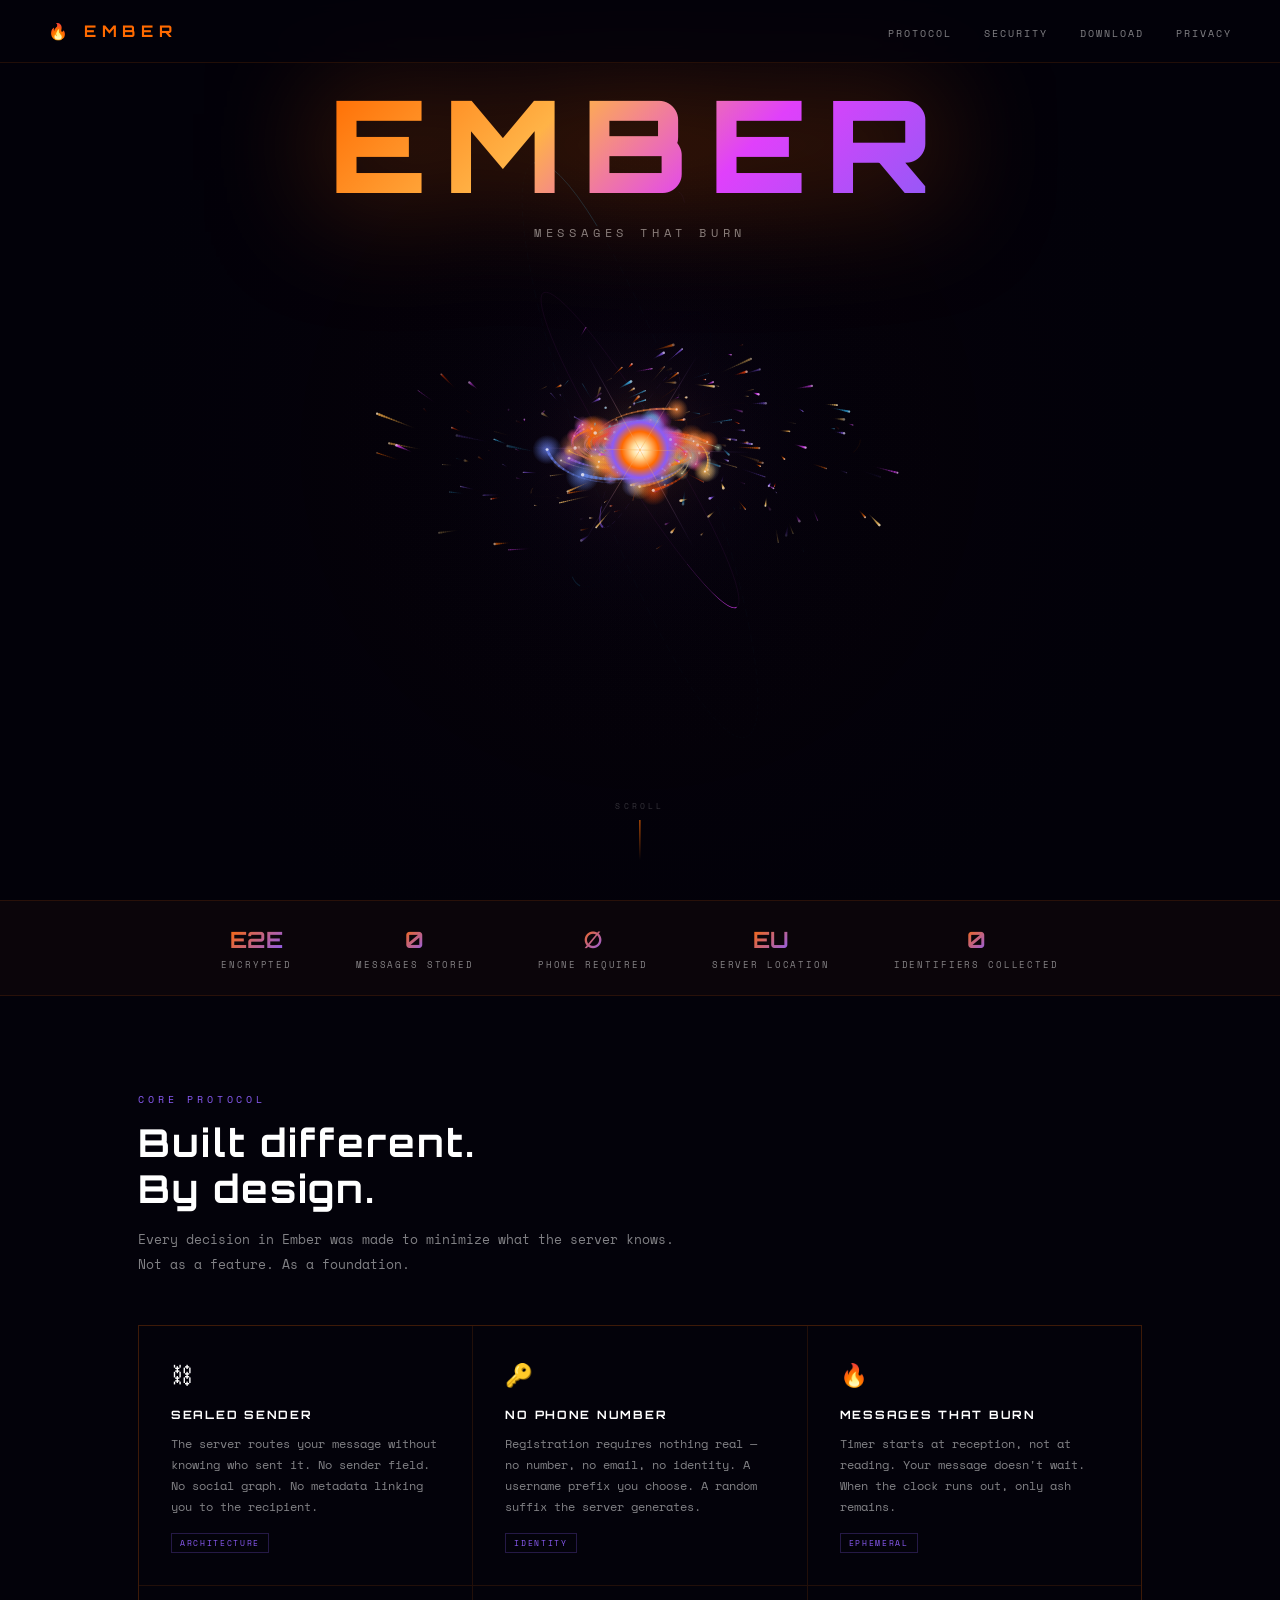
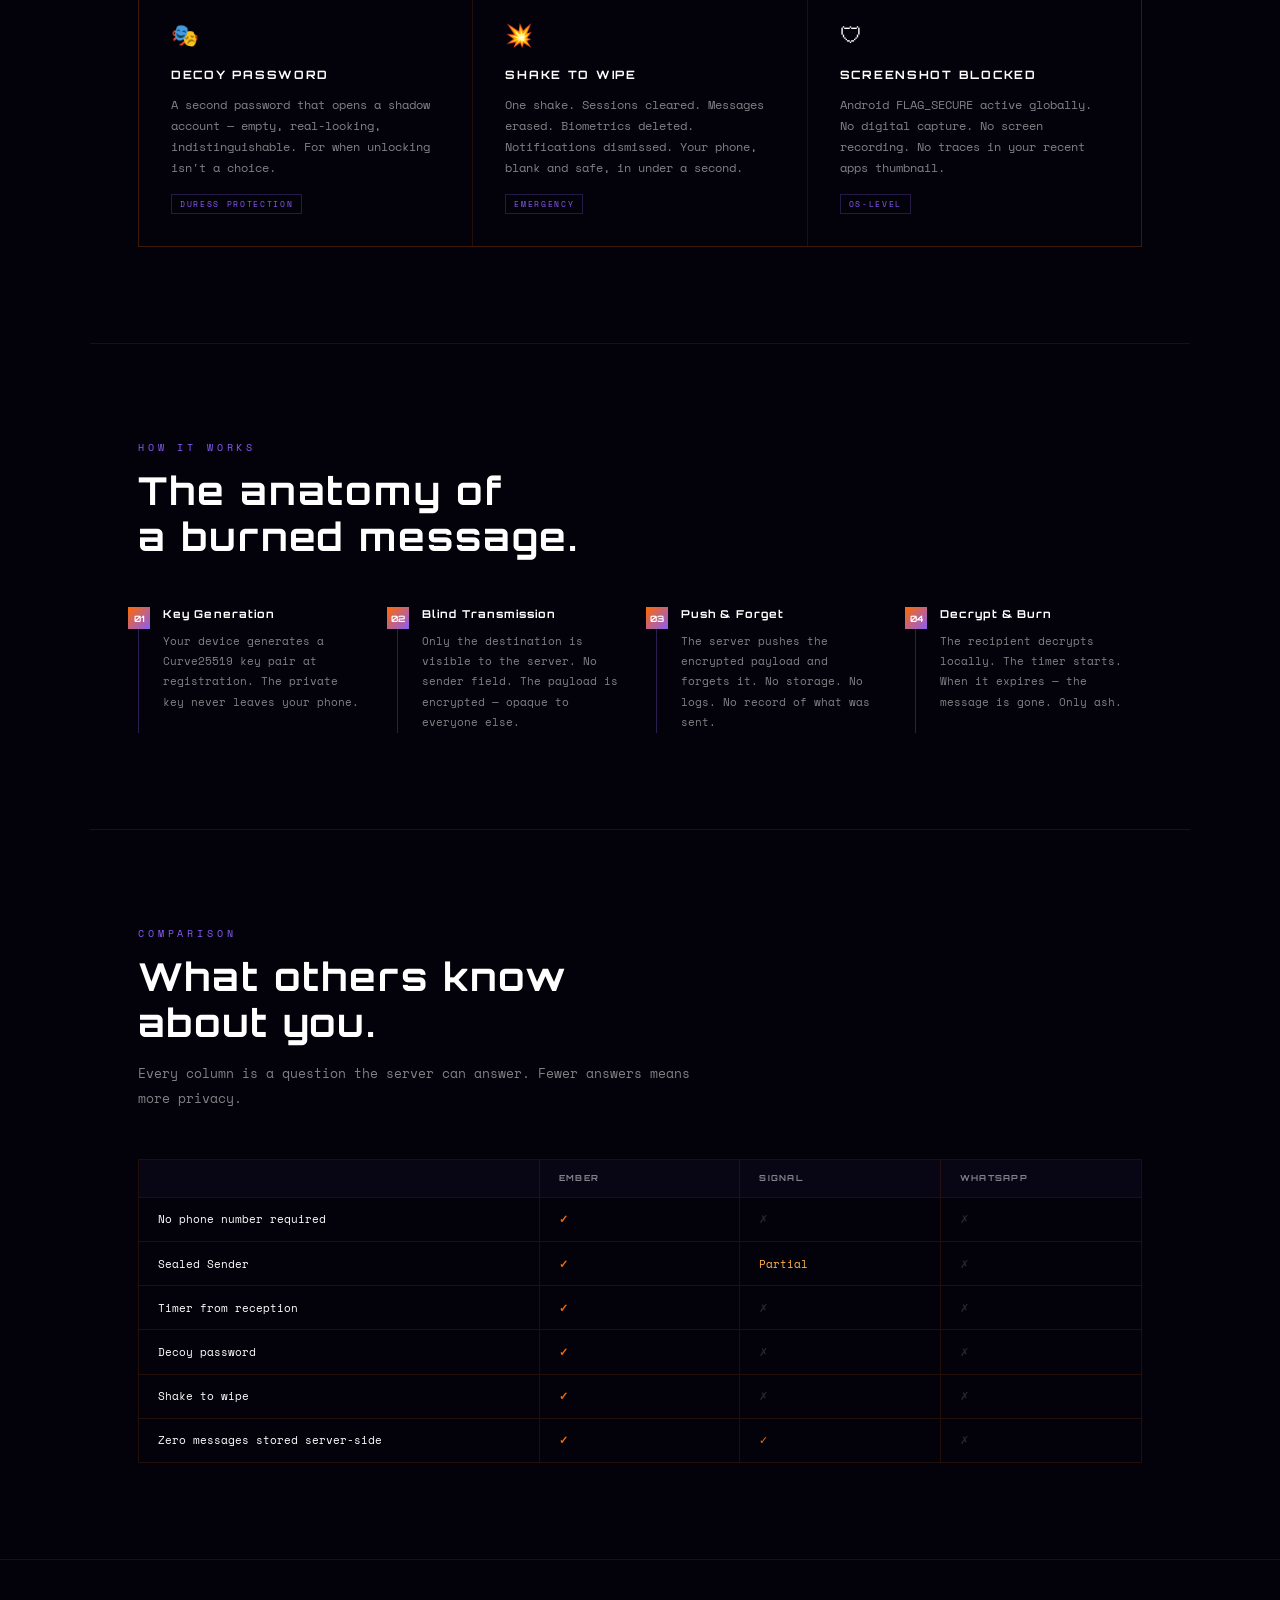
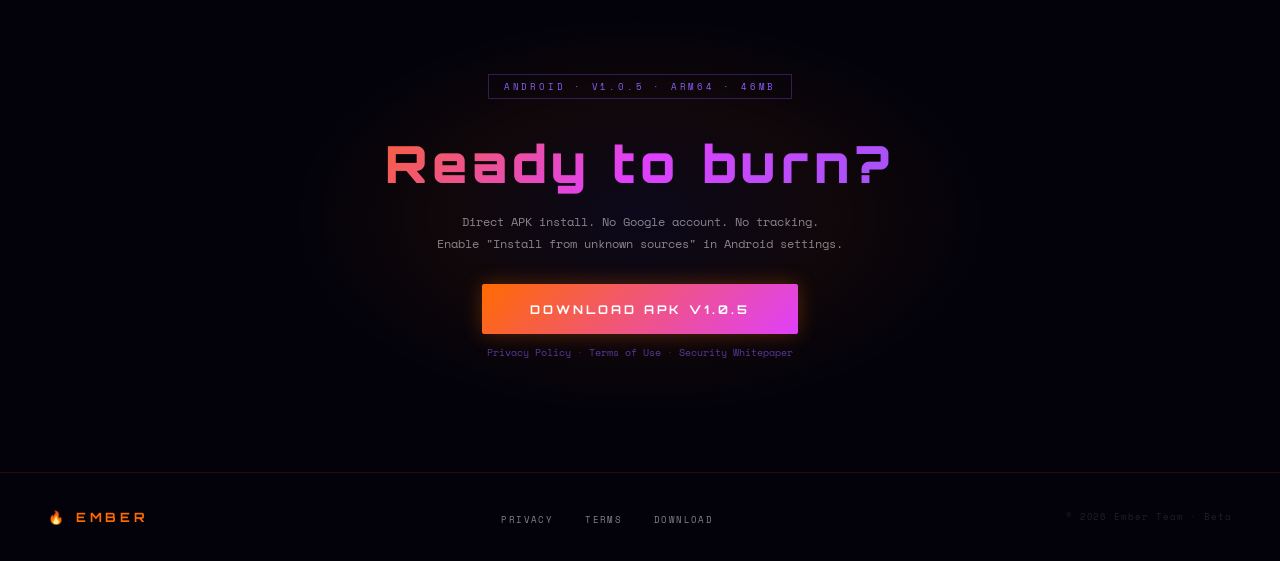
==== commit eb233b99: "fix: update version to v1.0.5 in download page" ====
--- a/download.html
+++ b/download.html
@@ -162,11 +162,11 @@
 <div id="download">
   <div class="dl-glow"></div>
   <div class="dl-inner">
-    <div class="version-badge reveal">Android · v1.0.4 · arm64 · 46MB</div>
+    <div class="version-badge reveal">Android · v1.0.5 · arm64 · 46MB</div>
     <h2 class="dl-title reveal">Ready to burn?</h2>
     <p class="dl-sub reveal">Direct APK install. No Google account. No tracking.<br>Enable "Install from unknown sources" in Android settings.</p>
     <div class="reveal">
-      <a href="https://raw.githubusercontent.com/Ember-apk/ember-legal/main/app-arm64-v8a-release.apk" class="btn-primary" style="font-size:.75rem;padding:1.1rem 3rem">Download APK v1.0.4</a>
+      <a href="https://raw.githubusercontent.com/Ember-apk/ember-legal/main/app-arm64-v8a-release.apk" class="btn-primary" style="font-size:.75rem;padding:1.1rem 3rem">Download APK v1.0.5</a>
     </div>
     <p class="dl-note reveal">
       <a href="https://ember-legal.netlify.app/privacy.html">Privacy Policy</a> ·
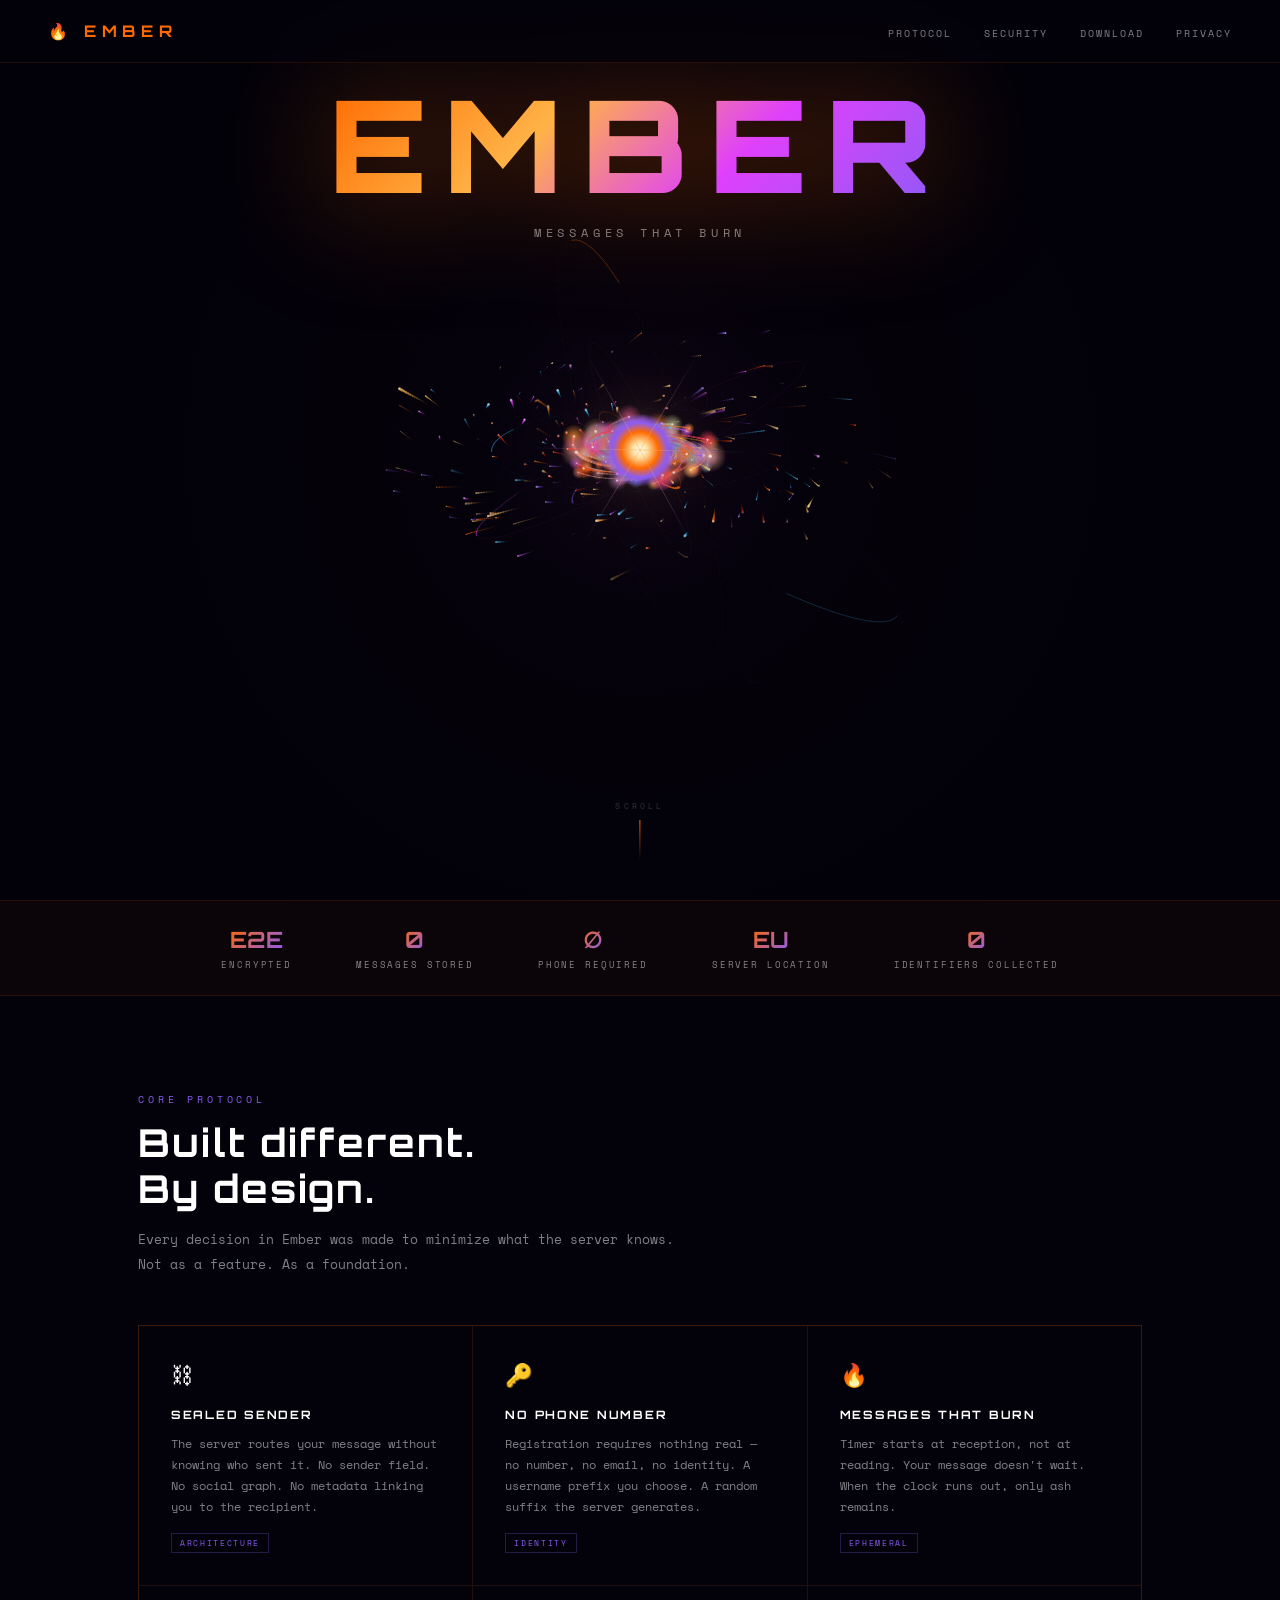
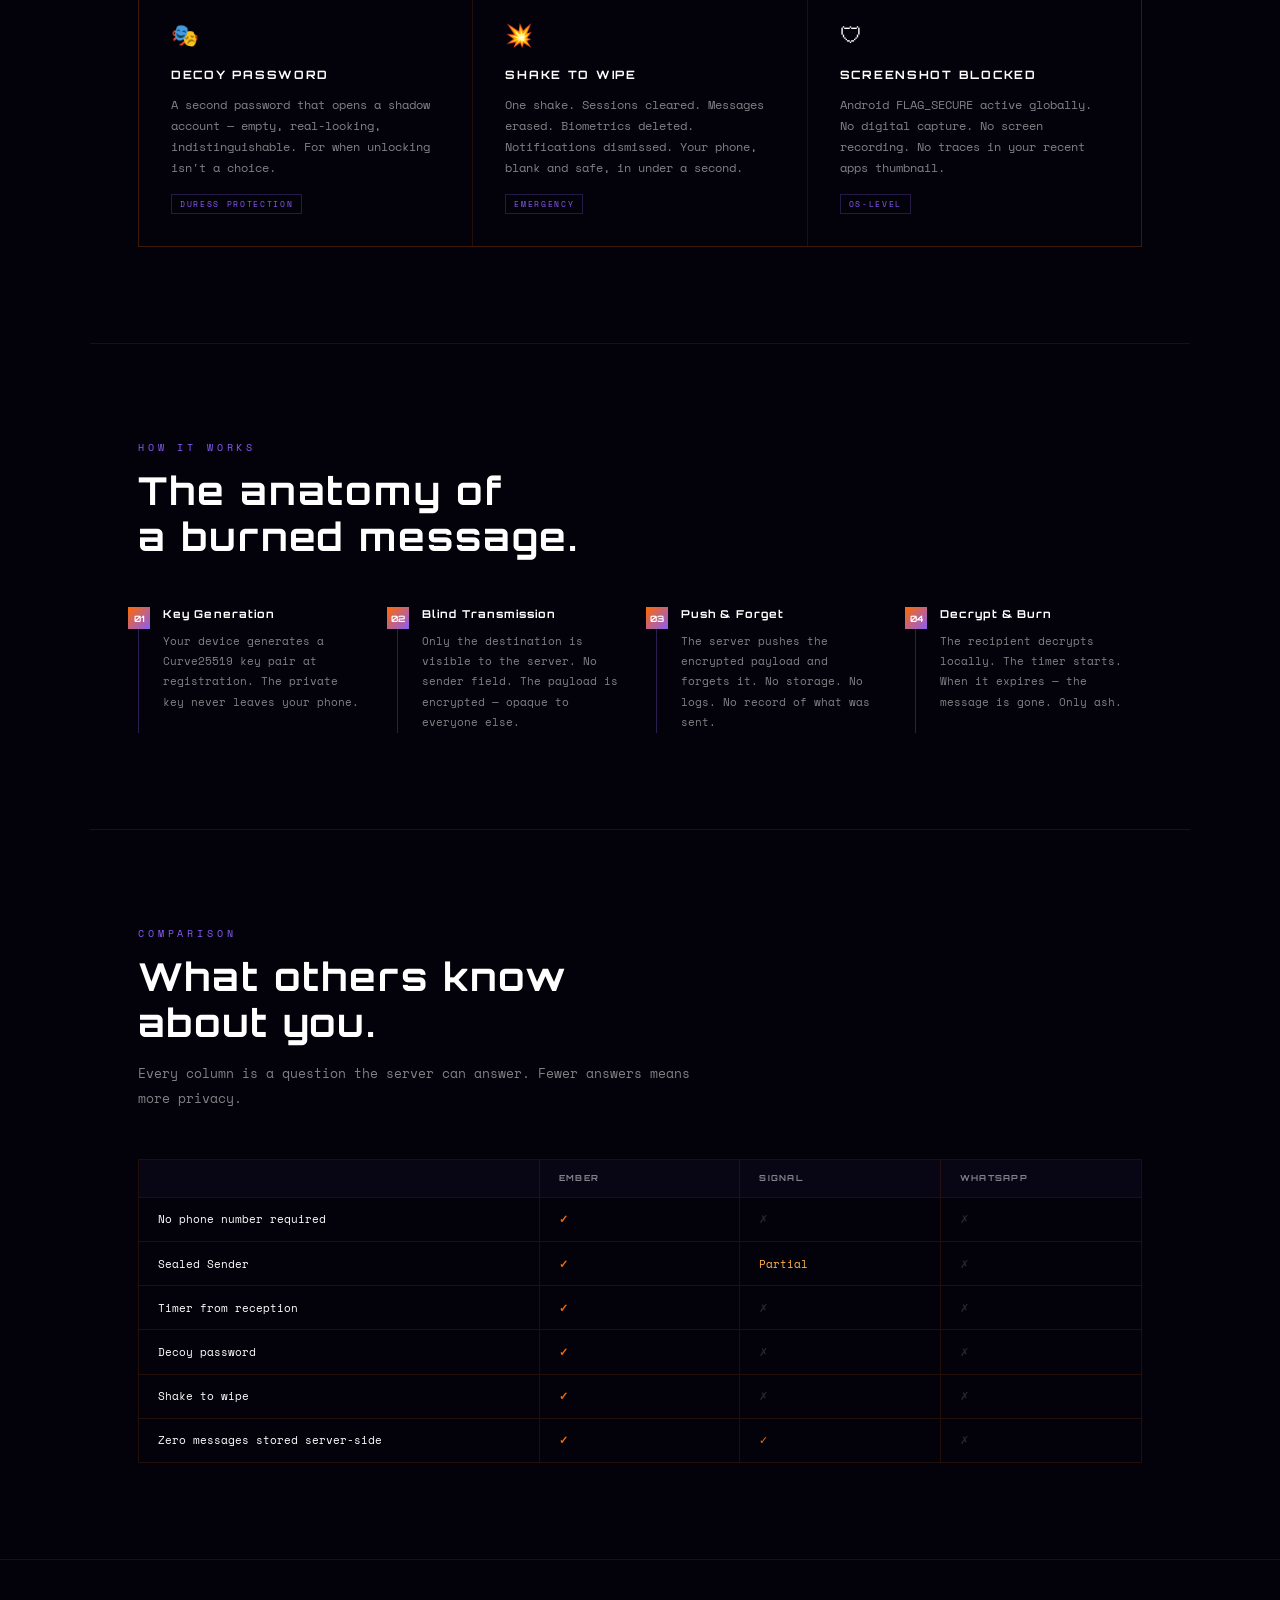
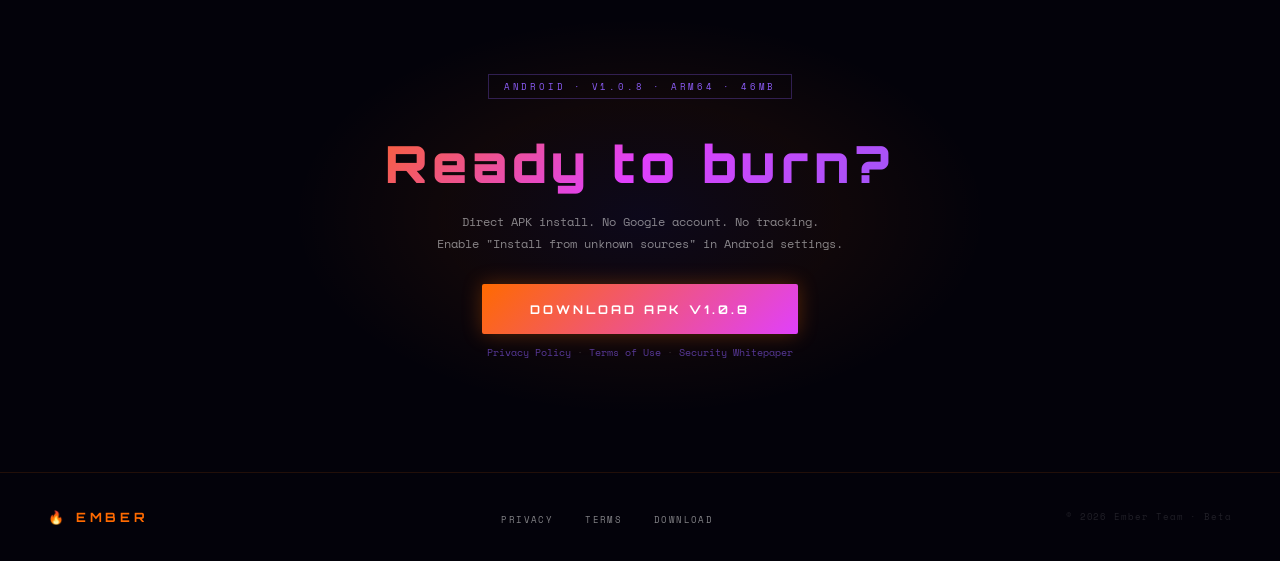
==== commit 05edb006: "feat: APK v1.0.8 - criptare reala fisiere, semnare proprie, sesiune coerenta, ecran de blocare" ====
--- a/download.html
+++ b/download.html
@@ -162,11 +162,11 @@
 <div id="download">
   <div class="dl-glow"></div>
   <div class="dl-inner">
-    <div class="version-badge reveal">Android · v1.0.5 · arm64 · 46MB</div>
+    <div class="version-badge reveal">Android · v1.0.8 · arm64 · 46MB</div>
     <h2 class="dl-title reveal">Ready to burn?</h2>
     <p class="dl-sub reveal">Direct APK install. No Google account. No tracking.<br>Enable "Install from unknown sources" in Android settings.</p>
     <div class="reveal">
-      <a href="https://raw.githubusercontent.com/Ember-apk/ember-legal/main/app-arm64-v8a-release.apk" class="btn-primary" style="font-size:.75rem;padding:1.1rem 3rem">Download APK v1.0.5</a>
+      <a href="https://raw.githubusercontent.com/Ember-apk/ember-legal/main/app-arm64-v8a-release.apk" class="btn-primary" style="font-size:.75rem;padding:1.1rem 3rem">Download APK v1.0.8</a>
     </div>
     <p class="dl-note reveal">
       <a href="https://ember-legal.netlify.app/privacy.html">Privacy Policy</a> ·
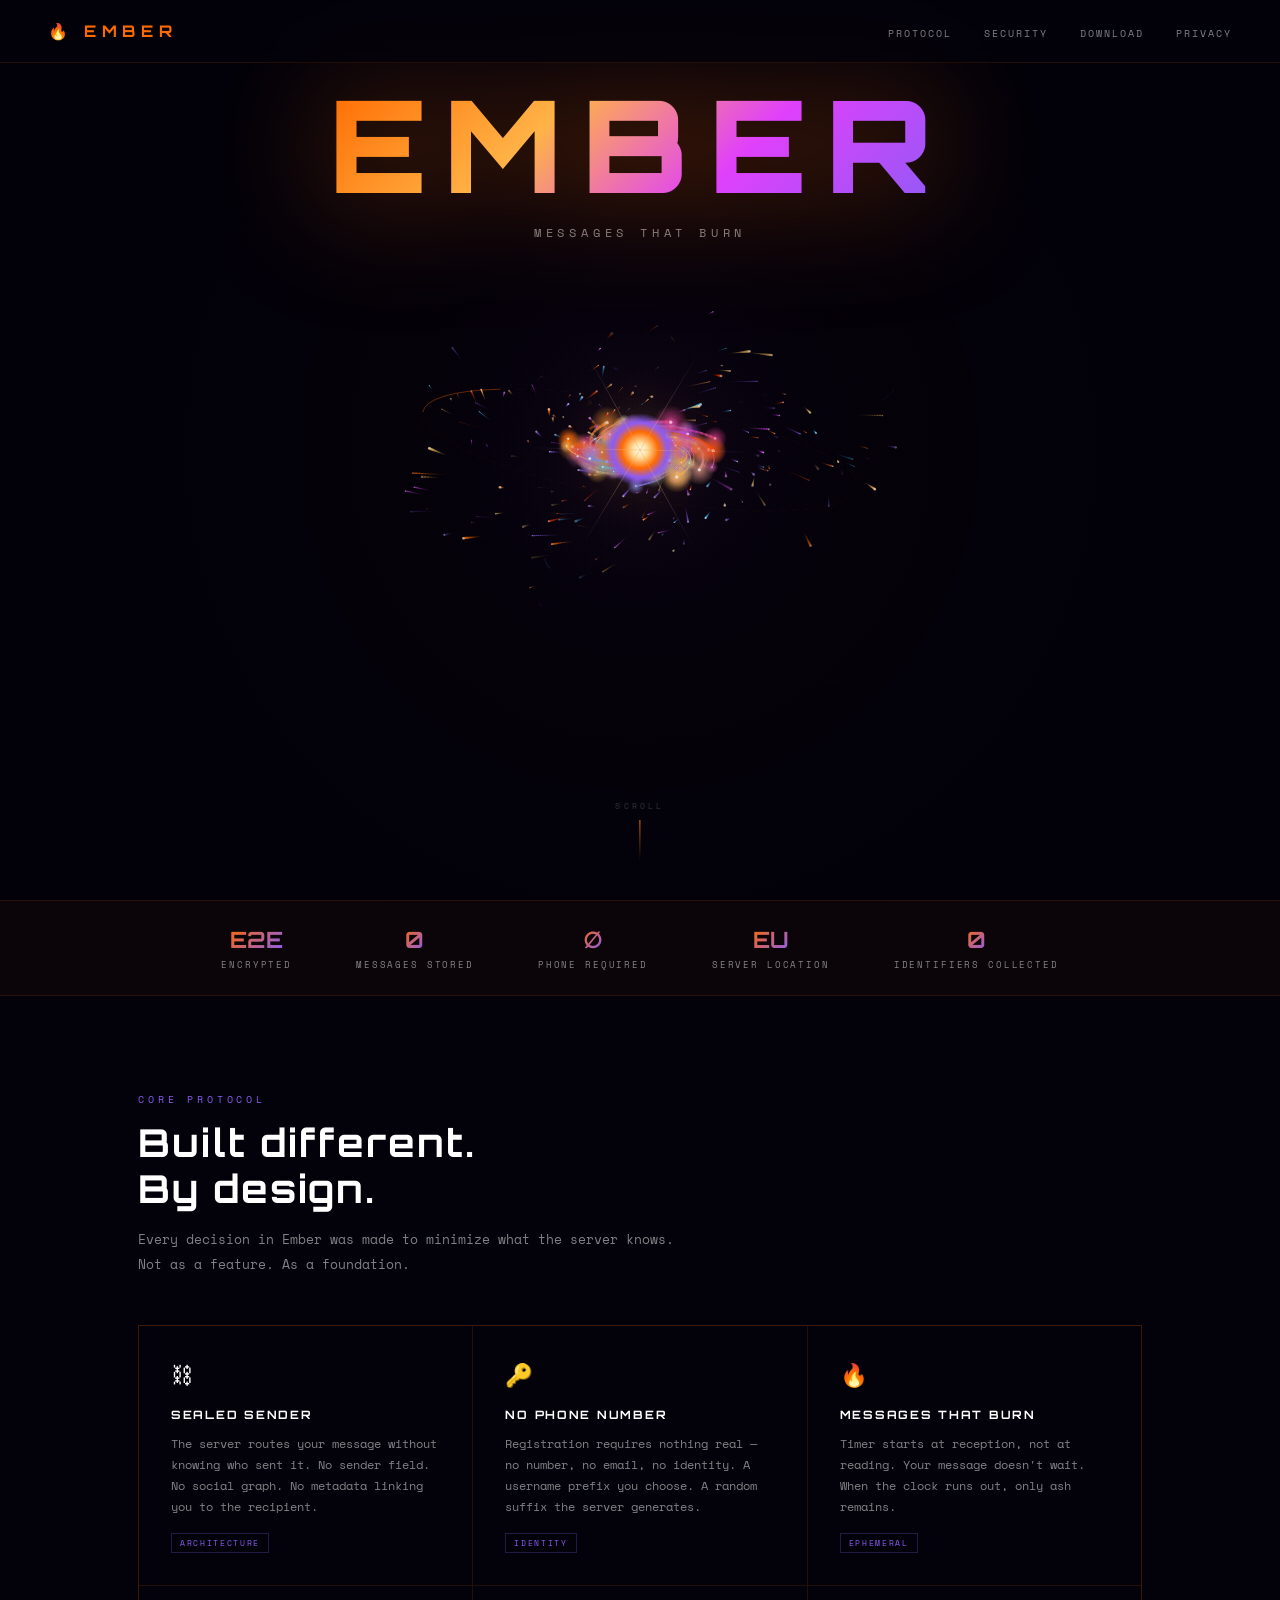
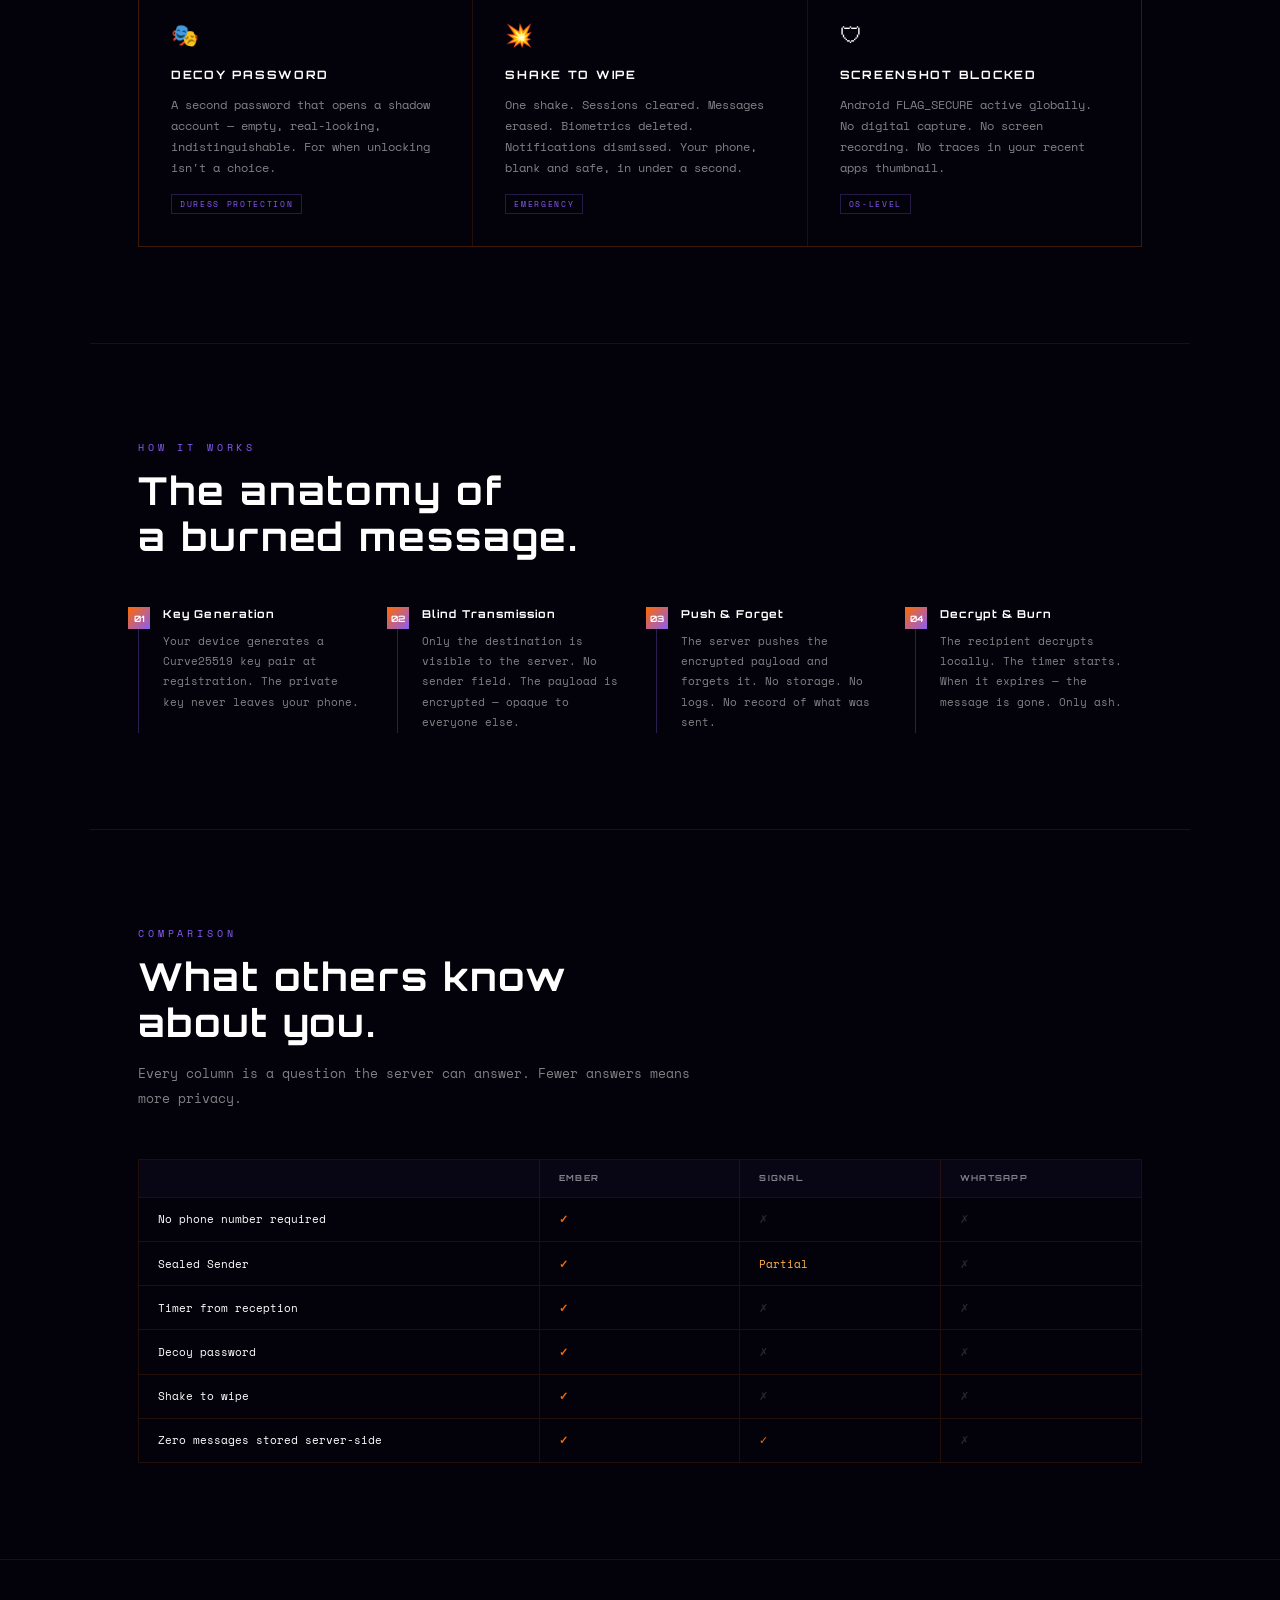
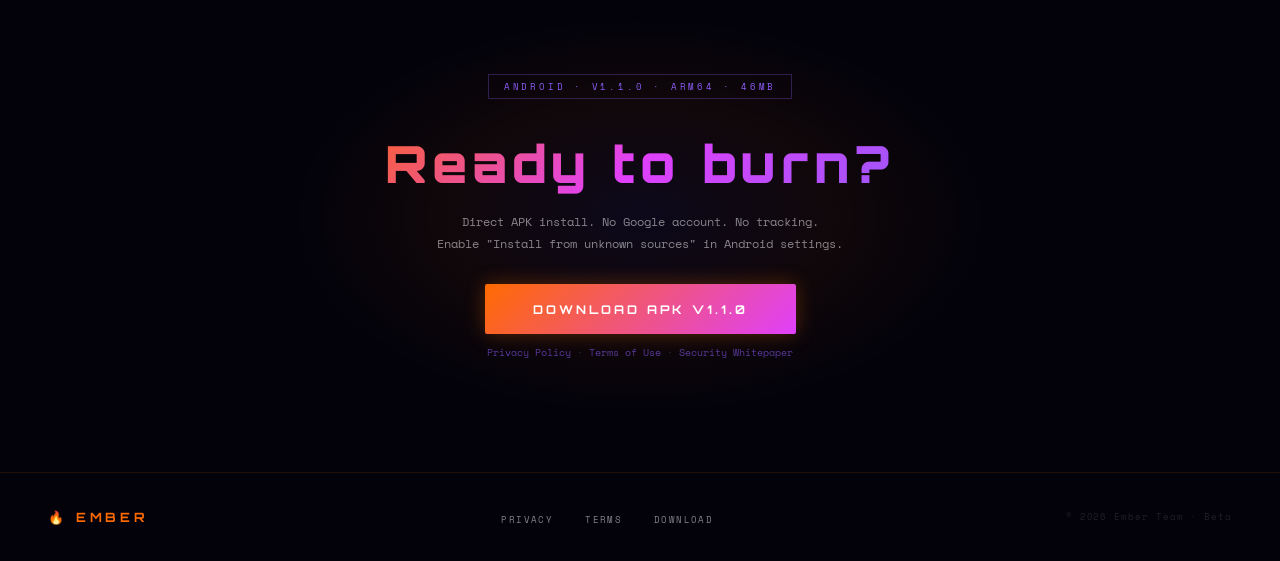
==== commit 7125a26a: "feat: APK v1.1.0" ====
--- a/download.html
+++ b/download.html
@@ -162,11 +162,11 @@
 <div id="download">
   <div class="dl-glow"></div>
   <div class="dl-inner">
-    <div class="version-badge reveal">Android · v1.0.8 · arm64 · 46MB</div>
+    <div class="version-badge reveal">Android · v1.1.0 · arm64 · 46MB</div>
     <h2 class="dl-title reveal">Ready to burn?</h2>
     <p class="dl-sub reveal">Direct APK install. No Google account. No tracking.<br>Enable "Install from unknown sources" in Android settings.</p>
     <div class="reveal">
-      <a href="https://raw.githubusercontent.com/Ember-apk/ember-legal/main/app-arm64-v8a-release.apk" class="btn-primary" style="font-size:.75rem;padding:1.1rem 3rem">Download APK v1.0.8</a>
+      <a href="https://raw.githubusercontent.com/Ember-apk/ember-legal/main/app-arm64-v8a-release.apk" class="btn-primary" style="font-size:.75rem;padding:1.1rem 3rem">Download APK v1.1.0</a>
     </div>
     <p class="dl-note reveal">
       <a href="https://ember-legal.netlify.app/privacy.html">Privacy Policy</a> ·
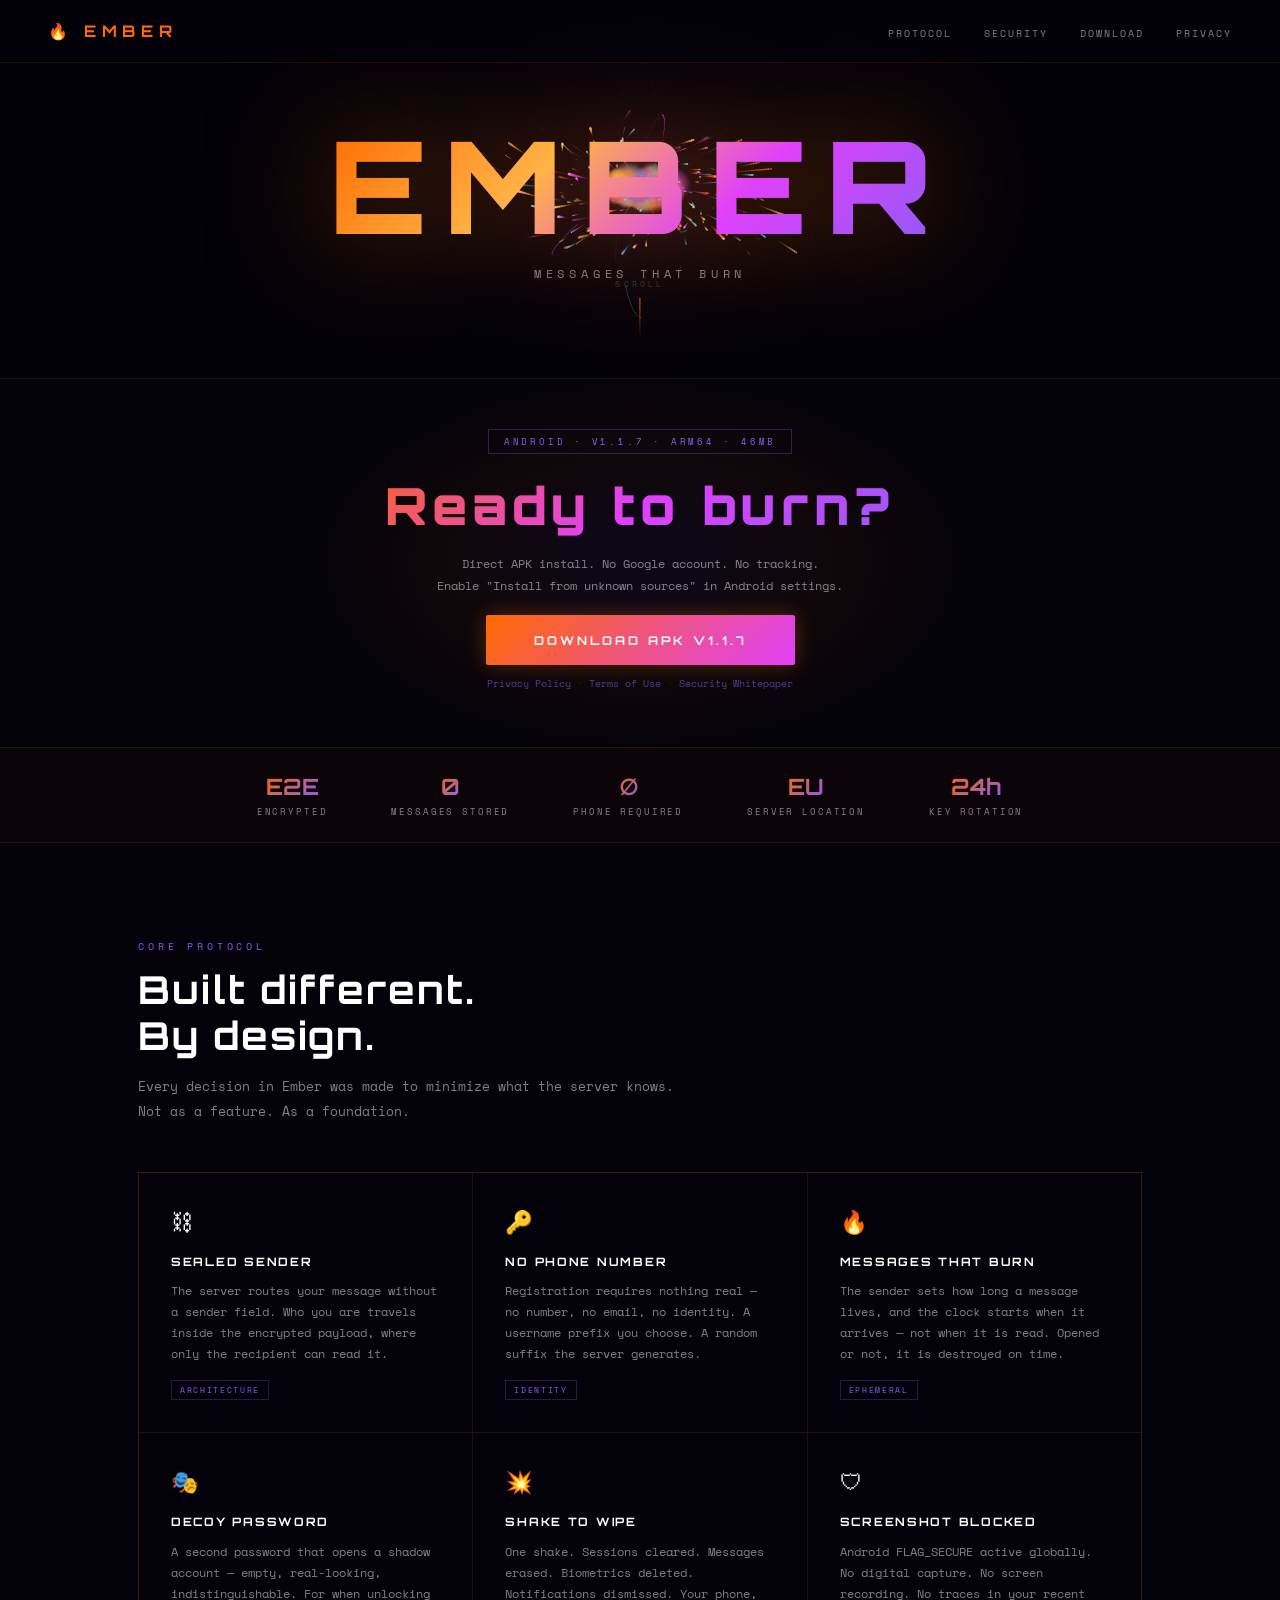
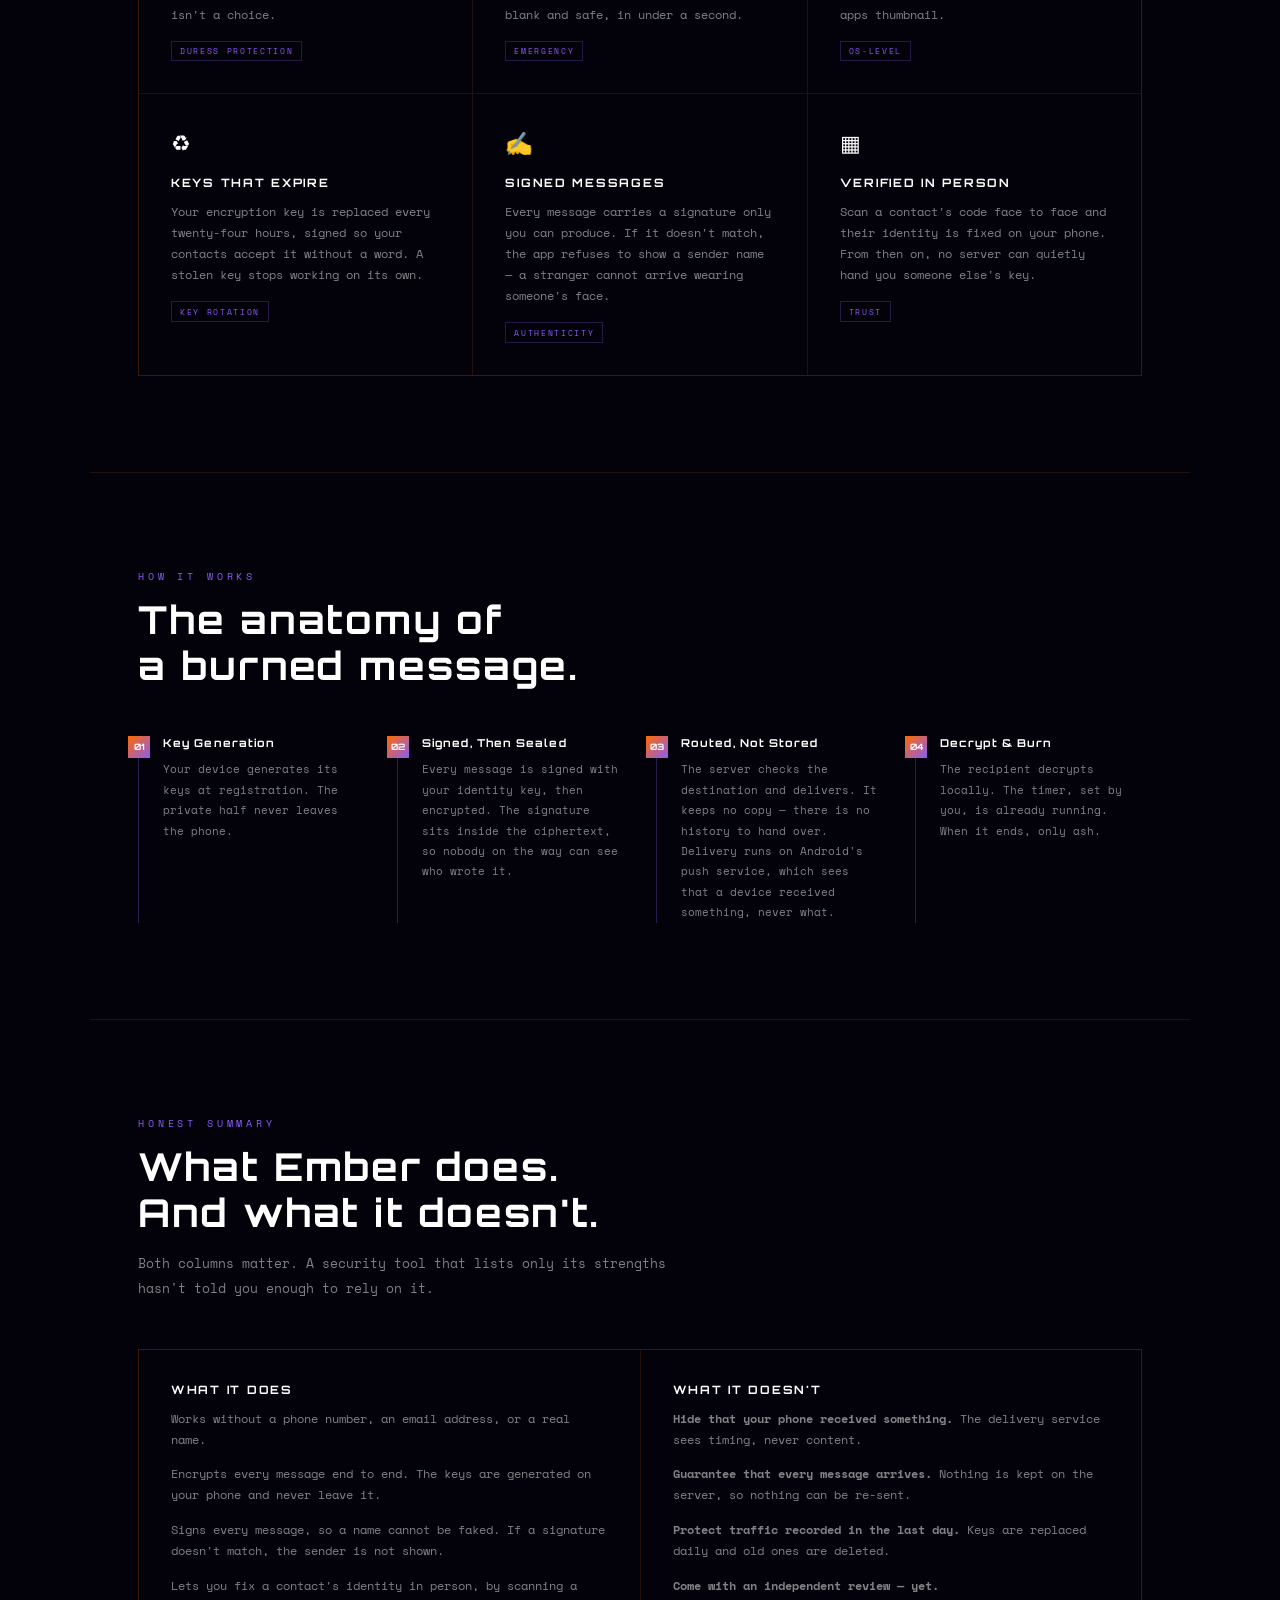
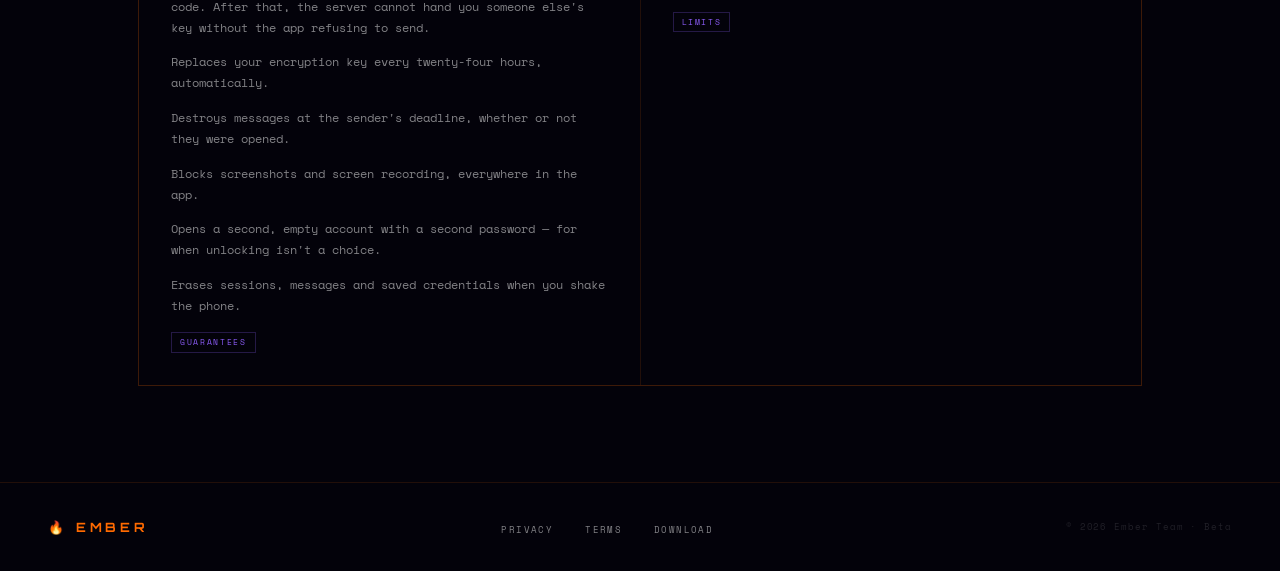
==== commit 0ebcf471: "Update to v1.1.7, honest summary, self-hosted fonts, download above the fold The comparison table sh" ====
--- a/download.html
+++ b/download.html
@@ -4,7 +4,7 @@
 <meta charset="UTF-8">
 <meta name="viewport" content="width=device-width, initial-scale=1.0">
 <title>Ember — Messages That Burn</title>
-<link href="https://fonts.googleapis.com/css2?family=Orbitron:wght@400;500;700;900&family=Space+Mono:ital,wght@0,400;0,700;1,400&display=swap" rel="stylesheet">
+<link href="fonts/fonts.css" rel="stylesheet">
 <style>
 *,*::before,*::after{margin:0;padding:0;box-sizing:border-box}
 :root{--orange:#FF6A00;--red:#FF3D00;--gold:#FFB347;--violet:#8B5CF6;--blue:#38bdf8;--magenta:#E040FB;--white:#ffffff;--dim:rgba(255,255,255,0.5);--bg:#03020a;--border:rgba(255,106,0,0.12)}
@@ -15,7 +15,7 @@
 .nav-links{display:flex;gap:2rem;list-style:none}
 .nav-links a{font-size:.62rem;letter-spacing:.2em;text-transform:uppercase;color:var(--dim);text-decoration:none;transition:color .2s}
 .nav-links a:hover{color:var(--orange)}
-#hero{position:relative;height:100vh;display:flex;flex-direction:column;align-items:center;justify-content:center;overflow:hidden}
+#hero{position:relative;min-height:42vh;padding:6rem 1rem 4.5rem;display:flex;flex-direction:column;align-items:center;justify-content:center;overflow:hidden}
 #vortex{position:absolute;top:0;left:0;width:100%;height:100%}
 .hero-content{position:relative;z-index:2;text-align:center;display:flex;flex-direction:column;align-items:center;gap:1rem}
 .hero-label{font-size:.6rem;letter-spacing:.5em;color:var(--orange);text-transform:uppercase;border:1px solid rgba(255,106,0,.3);padding:.4rem 1.2rem;border-radius:2px;backdrop-filter:blur(4px);background:rgba(3,2,10,.4)}
@@ -62,12 +62,12 @@
 .matrix-cell.ember-col{color:var(--orange);font-weight:700}
 .matrix-cell.other-col{color:var(--dim)}
 .check{color:var(--orange)}.cross{color:rgba(255,255,255,.15)}.partial{color:var(--gold)}
-#download{position:relative;border-top:1px solid var(--border);text-align:center;padding:7rem 3rem;overflow:hidden}
+#download{position:relative;border-top:1px solid var(--border);text-align:center;padding:3rem 3rem 3.5rem;overflow:hidden}
 .dl-glow{position:absolute;top:50%;left:50%;transform:translate(-50%,-50%);width:700px;height:400px;background:radial-gradient(ellipse,rgba(139,92,246,.07) 0%,rgba(255,106,0,.05) 40%,transparent 70%);pointer-events:none}
 .dl-inner{position:relative;z-index:1;max-width:680px;margin:0 auto}
-.version-badge{display:inline-block;margin-bottom:2rem;font-size:.58rem;letter-spacing:.3em;color:var(--violet);text-transform:uppercase;border:1px solid rgba(139,92,246,.3);padding:.3rem .9rem}
+.version-badge{display:inline-block;margin-bottom:1.2rem;font-size:.58rem;letter-spacing:.3em;color:var(--violet);text-transform:uppercase;border:1px solid rgba(139,92,246,.3);padding:.3rem .9rem}
 .dl-title{font-family:'Orbitron';font-size:clamp(1.8rem,4vw,3.5rem);font-weight:900;letter-spacing:.1em;margin-bottom:1rem;background:linear-gradient(135deg,#FF6A00,#E040FB,#8B5CF6);-webkit-background-clip:text;-webkit-text-fill-color:transparent;background-clip:text}
-.dl-sub{font-size:.78rem;line-height:1.8;color:var(--dim);margin-bottom:2.5rem}
+.dl-sub{font-size:.78rem;line-height:1.8;color:var(--dim);margin-bottom:1.8rem}
 .dl-note{margin-top:1.5rem;font-size:.6rem;line-height:1.7;color:rgba(255,255,255,.18)}
 .dl-note a{color:rgba(139,92,246,.6);text-decoration:none}
 .dl-note a:hover{color:var(--violet)}
@@ -96,7 +96,7 @@
 
 <section id="hero">
   <canvas id="vortex"></canvas>
-  <div class="hero-content" style="position:absolute;top:5rem;left:50%;transform:translateX(-50%);width:100%;text-align:center;z-index:2;">
+  <div class="hero-content" style="position:relative;width:100%;text-align:center;z-index:2;">
     <h1 class="hero-title">EMBER</h1>
     <p class="hero-tagline">Messages That Burn</p>
   </div>
@@ -106,73 +106,85 @@
   </div>
 </section>
 
-<div class="stats-bar">
-  <div class="stat"><span class="stat-value">E2E</span><span class="stat-label">Encrypted</span></div>
-  <div class="stat"><span class="stat-value">0</span><span class="stat-label">Messages stored</span></div>
-  <div class="stat"><span class="stat-value">∅</span><span class="stat-label">Phone required</span></div>
-  <div class="stat"><span class="stat-value">EU</span><span class="stat-label">Server location</span></div>
-  <div class="stat"><span class="stat-value">0</span><span class="stat-label">Identifiers collected</span></div>
-</div>
-
-<div class="section-wrap" id="features">
-  <p class="section-eyebrow reveal">Core Protocol</p>
-  <h2 class="section-title reveal">Built different.<br>By design.</h2>
-  <p class="section-body reveal">Every decision in Ember was made to minimize what the server knows. Not as a feature. As a foundation.</p>
-  <div class="features-grid">
-    <div class="feature-card reveal"><span class="feature-icon">⛓</span><div class="feature-title">Sealed Sender</div><div class="feature-desc">The server routes your message without knowing who sent it. No sender field. No social graph. No metadata linking you to the recipient.</div><span class="feature-tag">Architecture</span></div>
-    <div class="feature-card reveal"><span class="feature-icon">🔑</span><div class="feature-title">No Phone Number</div><div class="feature-desc">Registration requires nothing real — no number, no email, no identity. A username prefix you choose. A random suffix the server generates.</div><span class="feature-tag">Identity</span></div>
-    <div class="feature-card reveal"><span class="feature-icon">🔥</span><div class="feature-title">Messages That Burn</div><div class="feature-desc">Timer starts at reception, not at reading. Your message doesn't wait. When the clock runs out, only ash remains.</div><span class="feature-tag">Ephemeral</span></div>
-    <div class="feature-card reveal"><span class="feature-icon">🎭</span><div class="feature-title">Decoy Password</div><div class="feature-desc">A second password that opens a shadow account — empty, real-looking, indistinguishable. For when unlocking isn't a choice.</div><span class="feature-tag">Duress Protection</span></div>
-    <div class="feature-card reveal"><span class="feature-icon">💥</span><div class="feature-title">Shake to Wipe</div><div class="feature-desc">One shake. Sessions cleared. Messages erased. Biometrics deleted. Notifications dismissed. Your phone, blank and safe, in under a second.</div><span class="feature-tag">Emergency</span></div>
-    <div class="feature-card reveal"><span class="feature-icon">🛡</span><div class="feature-title">Screenshot Blocked</div><div class="feature-desc">Android FLAG_SECURE active globally. No digital capture. No screen recording. No traces in your recent apps thumbnail.</div><span class="feature-tag">OS-Level</span></div>
-  </div>
-</div>
-
-<div class="section-wrap" id="protocol" style="border-top:1px solid var(--border);padding-top:6rem">
-  <p class="section-eyebrow reveal">How It Works</p>
-  <h2 class="section-title reveal">The anatomy of<br>a burned message.</h2>
-  <div class="protocol-steps">
-    <div class="step reveal" data-n="01"><div class="step-title">Key Generation</div><div class="step-desc">Your device generates a Curve25519 key pair at registration. The private key never leaves your phone.</div></div>
-    <div class="step reveal" data-n="02"><div class="step-title">Blind Transmission</div><div class="step-desc">Only the destination is visible to the server. No sender field. The payload is encrypted — opaque to everyone else.</div></div>
-    <div class="step reveal" data-n="03"><div class="step-title">Push & Forget</div><div class="step-desc">The server pushes the encrypted payload and forgets it. No storage. No logs. No record of what was sent.</div></div>
-    <div class="step reveal" data-n="04"><div class="step-title">Decrypt & Burn</div><div class="step-desc">The recipient decrypts locally. The timer starts. When it expires — the message is gone. Only ash.</div></div>
-  </div>
-</div>
-
-<div class="section-wrap" id="security" style="border-top:1px solid var(--border);padding-top:6rem">
-  <p class="section-eyebrow reveal">Comparison</p>
-  <h2 class="section-title reveal">What others know<br>about you.</h2>
-  <p class="section-body reveal">Every column is a question the server can answer. Fewer answers means more privacy.</p>
-  <div class="matrix reveal">
-    <div class="matrix-row matrix-header">
-      <div class="matrix-cell"></div>
-      <div class="matrix-cell">Ember</div>
-      <div class="matrix-cell">Signal</div>
-      <div class="matrix-cell">WhatsApp</div>
-    </div>
-    <div class="matrix-row"><div class="matrix-cell feature-name">No phone number required</div><div class="matrix-cell ember-col"><span class="check">✓</span></div><div class="matrix-cell other-col"><span class="cross">✗</span></div><div class="matrix-cell other-col"><span class="cross">✗</span></div></div>
-    <div class="matrix-row"><div class="matrix-cell feature-name">Sealed Sender</div><div class="matrix-cell ember-col"><span class="check">✓</span></div><div class="matrix-cell other-col"><span class="partial">Partial</span></div><div class="matrix-cell other-col"><span class="cross">✗</span></div></div>
-    <div class="matrix-row"><div class="matrix-cell feature-name">Timer from reception</div><div class="matrix-cell ember-col"><span class="check">✓</span></div><div class="matrix-cell other-col"><span class="cross">✗</span></div><div class="matrix-cell other-col"><span class="cross">✗</span></div></div>
-    <div class="matrix-row"><div class="matrix-cell feature-name">Decoy password</div><div class="matrix-cell ember-col"><span class="check">✓</span></div><div class="matrix-cell other-col"><span class="cross">✗</span></div><div class="matrix-cell other-col"><span class="cross">✗</span></div></div>
-    <div class="matrix-row"><div class="matrix-cell feature-name">Shake to wipe</div><div class="matrix-cell ember-col"><span class="check">✓</span></div><div class="matrix-cell other-col"><span class="cross">✗</span></div><div class="matrix-cell other-col"><span class="cross">✗</span></div></div>
-    <div class="matrix-row"><div class="matrix-cell feature-name">Zero messages stored server-side</div><div class="matrix-cell ember-col"><span class="check">✓</span></div><div class="matrix-cell other-col"><span class="check">✓</span></div><div class="matrix-cell other-col"><span class="cross">✗</span></div></div>
-  </div>
-</div>
-
 <div id="download">
   <div class="dl-glow"></div>
   <div class="dl-inner">
-    <div class="version-badge reveal">Android · v1.1.0 · arm64 · 46MB</div>
+    <div class="version-badge reveal">Android · v1.1.7 · arm64 · 46MB</div>
     <h2 class="dl-title reveal">Ready to burn?</h2>
     <p class="dl-sub reveal">Direct APK install. No Google account. No tracking.<br>Enable "Install from unknown sources" in Android settings.</p>
     <div class="reveal">
-      <a href="https://raw.githubusercontent.com/Ember-apk/ember-legal/main/app-arm64-v8a-release.apk" class="btn-primary" style="font-size:.75rem;padding:1.1rem 3rem">Download APK v1.1.0</a>
+      <a href="https://raw.githubusercontent.com/Ember-apk/ember-legal/main/app-arm64-v8a-release.apk" class="btn-primary" style="font-size:.75rem;padding:1.1rem 3rem">Download APK v1.1.7</a>
     </div>
     <p class="dl-note reveal">
       <a href="https://ember-legal.netlify.app/privacy.html">Privacy Policy</a> ·
       <a href="https://ember-legal.netlify.app/terms.html">Terms of Use</a> ·
       <a href="ember_security_whitepaper.pdf">Security Whitepaper</a>
     </p>
+  </div>
+</div>
+
+<div class="stats-bar">
+  <div class="stat"><span class="stat-value">E2E</span><span class="stat-label">Encrypted</span></div>
+  <div class="stat"><span class="stat-value">0</span><span class="stat-label">Messages stored</span></div>
+  <div class="stat"><span class="stat-value">∅</span><span class="stat-label">Phone required</span></div>
+  <div class="stat"><span class="stat-value">EU</span><span class="stat-label">Server location</span></div>
+  <div class="stat"><span class="stat-value">24h</span><span class="stat-label">Key rotation</span></div>
+</div>
+
+<div class="section-wrap" id="features">
+  <p class="section-eyebrow reveal">Core Protocol</p>
+  <h2 class="section-title reveal">Built different.<br>By design.</h2>
+  <p class="section-body reveal">Every decision in Ember was made to minimize what the server knows. Not as a feature. As a foundation.</p>
+  <div class="features-grid">
+    <div class="feature-card reveal"><span class="feature-icon">⛓</span><div class="feature-title">Sealed Sender</div><div class="feature-desc">The server routes your message without a sender field. Who you are travels inside the encrypted payload, where only the recipient can read it.</div><span class="feature-tag">Architecture</span></div>
+    <div class="feature-card reveal"><span class="feature-icon">🔑</span><div class="feature-title">No Phone Number</div><div class="feature-desc">Registration requires nothing real — no number, no email, no identity. A username prefix you choose. A random suffix the server generates.</div><span class="feature-tag">Identity</span></div>
+    <div class="feature-card reveal"><span class="feature-icon">🔥</span><div class="feature-title">Messages That Burn</div><div class="feature-desc">The sender sets how long a message lives, and the clock starts when it arrives — not when it is read. Opened or not, it is destroyed on time.</div><span class="feature-tag">Ephemeral</span></div>
+    <div class="feature-card reveal"><span class="feature-icon">🎭</span><div class="feature-title">Decoy Password</div><div class="feature-desc">A second password that opens a shadow account — empty, real-looking, indistinguishable. For when unlocking isn't a choice.</div><span class="feature-tag">Duress Protection</span></div>
+    <div class="feature-card reveal"><span class="feature-icon">💥</span><div class="feature-title">Shake to Wipe</div><div class="feature-desc">One shake. Sessions cleared. Messages erased. Biometrics deleted. Notifications dismissed. Your phone, blank and safe, in under a second.</div><span class="feature-tag">Emergency</span></div>
+    <div class="feature-card reveal"><span class="feature-icon">🛡</span><div class="feature-title">Screenshot Blocked</div><div class="feature-desc">Android FLAG_SECURE active globally. No digital capture. No screen recording. No traces in your recent apps thumbnail.</div><span class="feature-tag">OS-Level</span></div>
+    <div class="feature-card reveal"><span class="feature-icon">♻</span><div class="feature-title">Keys That Expire</div><div class="feature-desc">Your encryption key is replaced every twenty-four hours, signed so your contacts accept it without a word. A stolen key stops working on its own.</div><span class="feature-tag">Key Rotation</span></div>
+    <div class="feature-card reveal"><span class="feature-icon">✍</span><div class="feature-title">Signed Messages</div><div class="feature-desc">Every message carries a signature only you can produce. If it doesn't match, the app refuses to show a sender name — a stranger cannot arrive wearing someone's face.</div><span class="feature-tag">Authenticity</span></div>
+    <div class="feature-card reveal"><span class="feature-icon">▦</span><div class="feature-title">Verified In Person</div><div class="feature-desc">Scan a contact's code face to face and their identity is fixed on your phone. From then on, no server can quietly hand you someone else's key.</div><span class="feature-tag">Trust</span></div>
+  </div>
+</div>
+
+<div class="section-wrap" id="protocol" style="border-top:1px solid var(--border);padding-top:6rem">
+  <p class="section-eyebrow reveal">How It Works</p>
+  <h2 class="section-title reveal">The anatomy of<br>a burned message.</h2>
+  <div class="protocol-steps">
+    <div class="step reveal" data-n="01"><div class="step-title">Key Generation</div><div class="step-desc">Your device generates its keys at registration. The private half never leaves the phone.</div></div>
+    <div class="step reveal" data-n="02"><div class="step-title">Signed, Then Sealed</div><div class="step-desc">Every message is signed with your identity key, then encrypted. The signature sits inside the ciphertext, so nobody on the way can see who wrote it.</div></div>
+    <div class="step reveal" data-n="03"><div class="step-title">Routed, Not Stored</div><div class="step-desc">The server checks the destination and delivers. It keeps no copy — there is no history to hand over. Delivery runs on Android's push service, which sees that a device received something, never what.</div></div>
+    <div class="step reveal" data-n="04"><div class="step-title">Decrypt &amp; Burn</div><div class="step-desc">The recipient decrypts locally. The timer, set by you, is already running. When it ends, only ash.</div></div>
+  </div>
+</div>
+
+<div class="section-wrap" id="security" style="border-top:1px solid var(--border);padding-top:6rem">
+  <p class="section-eyebrow reveal">Honest Summary</p>
+  <h2 class="section-title reveal">What Ember does.<br>And what it doesn't.</h2>
+  <p class="section-body reveal">Both columns matter. A security tool that lists only its strengths hasn't told you enough to rely on it.</p>
+  <div class="features-grid">
+    <div class="feature-card reveal">
+      <div class="feature-title">What it does</div>
+      <div class="feature-desc" style="margin-bottom:.85rem">Works without a phone number, an email address, or a real name.</div>
+      <div class="feature-desc" style="margin-bottom:.85rem">Encrypts every message end to end. The keys are generated on your phone and never leave it.</div>
+      <div class="feature-desc" style="margin-bottom:.85rem">Signs every message, so a name cannot be faked. If a signature doesn't match, the sender is not shown.</div>
+      <div class="feature-desc" style="margin-bottom:.85rem">Lets you fix a contact's identity in person, by scanning a code. After that, the server cannot hand you someone else's key without the app refusing to send.</div>
+      <div class="feature-desc" style="margin-bottom:.85rem">Replaces your encryption key every twenty-four hours, automatically.</div>
+      <div class="feature-desc" style="margin-bottom:.85rem">Destroys messages at the sender's deadline, whether or not they were opened.</div>
+      <div class="feature-desc" style="margin-bottom:.85rem">Blocks screenshots and screen recording, everywhere in the app.</div>
+      <div class="feature-desc" style="margin-bottom:.85rem">Opens a second, empty account with a second password — for when unlocking isn't a choice.</div>
+      <div class="feature-desc">Erases sessions, messages and saved credentials when you shake the phone.</div>
+      <span class="feature-tag">Guarantees</span>
+    </div>
+    <div class="feature-card reveal">
+      <div class="feature-title">What it doesn't</div>
+      <div class="feature-desc" style="margin-bottom:.85rem"><strong>Hide that your phone received something.</strong> The delivery service sees timing, never content.</div>
+      <div class="feature-desc" style="margin-bottom:.85rem"><strong>Guarantee that every message arrives.</strong> Nothing is kept on the server, so nothing can be re-sent.</div>
+      <div class="feature-desc" style="margin-bottom:.85rem"><strong>Protect traffic recorded in the last day.</strong> Keys are replaced daily and old ones are deleted.</div>
+      <div class="feature-desc"><strong>Come with an independent review — yet.</strong></div>
+      <span class="feature-tag">Limits</span>
+    </div>
   </div>
 </div>
 
--- a/fonts/fonts.css
+++ b/fonts/fonts.css
@@ -0,0 +1,117 @@
+/* latin */
+@font-face {
+  font-family: 'Orbitron';
+  font-style: normal;
+  font-weight: 400;
+  font-display: swap;
+  src: url(yMJRMIlzdpvBhQQL_Qq7dy0.woff2) format('woff2');
+  unicode-range: U+0000-00FF, U+0131, U+0152-0153, U+02BB-02BC, U+02C6, U+02DA, U+02DC, U+0304, U+0308, U+0329, U+2000-206F, U+20AC, U+2122, U+2191, U+2193, U+2212, U+2215, U+FEFF, U+FFFD;
+}
+/* latin */
+@font-face {
+  font-family: 'Orbitron';
+  font-style: normal;
+  font-weight: 500;
+  font-display: swap;
+  src: url(yMJRMIlzdpvBhQQL_Qq7dy0.woff2) format('woff2');
+  unicode-range: U+0000-00FF, U+0131, U+0152-0153, U+02BB-02BC, U+02C6, U+02DA, U+02DC, U+0304, U+0308, U+0329, U+2000-206F, U+20AC, U+2122, U+2191, U+2193, U+2212, U+2215, U+FEFF, U+FFFD;
+}
+/* latin */
+@font-face {
+  font-family: 'Orbitron';
+  font-style: normal;
+  font-weight: 700;
+  font-display: swap;
+  src: url(yMJRMIlzdpvBhQQL_Qq7dy0.woff2) format('woff2');
+  unicode-range: U+0000-00FF, U+0131, U+0152-0153, U+02BB-02BC, U+02C6, U+02DA, U+02DC, U+0304, U+0308, U+0329, U+2000-206F, U+20AC, U+2122, U+2191, U+2193, U+2212, U+2215, U+FEFF, U+FFFD;
+}
+/* latin */
+@font-face {
+  font-family: 'Orbitron';
+  font-style: normal;
+  font-weight: 900;
+  font-display: swap;
+  src: url(yMJRMIlzdpvBhQQL_Qq7dy0.woff2) format('woff2');
+  unicode-range: U+0000-00FF, U+0131, U+0152-0153, U+02BB-02BC, U+02C6, U+02DA, U+02DC, U+0304, U+0308, U+0329, U+2000-206F, U+20AC, U+2122, U+2191, U+2193, U+2212, U+2215, U+FEFF, U+FFFD;
+}
+/* vietnamese */
+@font-face {
+  font-family: 'Space Mono';
+  font-style: italic;
+  font-weight: 400;
+  font-display: swap;
+  src: url(i7dNIFZifjKcF5UAWdDRYERMSHK_IwU.woff2) format('woff2');
+  unicode-range: U+0102-0103, U+0110-0111, U+0128-0129, U+0168-0169, U+01A0-01A1, U+01AF-01B0, U+0300-0301, U+0303-0304, U+0308-0309, U+0323, U+0329, U+1EA0-1EF9, U+20AB;
+}
+/* latin-ext */
+@font-face {
+  font-family: 'Space Mono';
+  font-style: italic;
+  font-weight: 400;
+  font-display: swap;
+  src: url(i7dNIFZifjKcF5UAWdDRYERMSXK_IwU.woff2) format('woff2');
+  unicode-range: U+0100-02BA, U+02BD-02C5, U+02C7-02CC, U+02CE-02D7, U+02DD-02FF, U+0304, U+0308, U+0329, U+1D00-1DBF, U+1E00-1E9F, U+1EF2-1EFF, U+2020, U+20A0-20AB, U+20AD-20C0, U+2113, U+2C60-2C7F, U+A720-A7FF;
+}
+/* latin */
+@font-face {
+  font-family: 'Space Mono';
+  font-style: italic;
+  font-weight: 400;
+  font-display: swap;
+  src: url(i7dNIFZifjKcF5UAWdDRYERMR3K_.woff2) format('woff2');
+  unicode-range: U+0000-00FF, U+0131, U+0152-0153, U+02BB-02BC, U+02C6, U+02DA, U+02DC, U+0304, U+0308, U+0329, U+2000-206F, U+20AC, U+2122, U+2191, U+2193, U+2212, U+2215, U+FEFF, U+FFFD;
+}
+/* vietnamese */
+@font-face {
+  font-family: 'Space Mono';
+  font-style: normal;
+  font-weight: 400;
+  font-display: swap;
+  src: url(i7dPIFZifjKcF5UAWdDRYE58RWq7.woff2) format('woff2');
+  unicode-range: U+0102-0103, U+0110-0111, U+0128-0129, U+0168-0169, U+01A0-01A1, U+01AF-01B0, U+0300-0301, U+0303-0304, U+0308-0309, U+0323, U+0329, U+1EA0-1EF9, U+20AB;
+}
+/* latin-ext */
+@font-face {
+  font-family: 'Space Mono';
+  font-style: normal;
+  font-weight: 400;
+  font-display: swap;
+  src: url(i7dPIFZifjKcF5UAWdDRYE98RWq7.woff2) format('woff2');
+  unicode-range: U+0100-02BA, U+02BD-02C5, U+02C7-02CC, U+02CE-02D7, U+02DD-02FF, U+0304, U+0308, U+0329, U+1D00-1DBF, U+1E00-1E9F, U+1EF2-1EFF, U+2020, U+20A0-20AB, U+20AD-20C0, U+2113, U+2C60-2C7F, U+A720-A7FF;
+}
+/* latin */
+@font-face {
+  font-family: 'Space Mono';
+  font-style: normal;
+  font-weight: 400;
+  font-display: swap;
+  src: url(i7dPIFZifjKcF5UAWdDRYEF8RQ.woff2) format('woff2');
+  unicode-range: U+0000-00FF, U+0131, U+0152-0153, U+02BB-02BC, U+02C6, U+02DA, U+02DC, U+0304, U+0308, U+0329, U+2000-206F, U+20AC, U+2122, U+2191, U+2193, U+2212, U+2215, U+FEFF, U+FFFD;
+}
+/* vietnamese */
+@font-face {
+  font-family: 'Space Mono';
+  font-style: normal;
+  font-weight: 700;
+  font-display: swap;
+  src: url(i7dMIFZifjKcF5UAWdDRaPpZUFqaHjyV.woff2) format('woff2');
+  unicode-range: U+0102-0103, U+0110-0111, U+0128-0129, U+0168-0169, U+01A0-01A1, U+01AF-01B0, U+0300-0301, U+0303-0304, U+0308-0309, U+0323, U+0329, U+1EA0-1EF9, U+20AB;
+}
+/* latin-ext */
+@font-face {
+  font-family: 'Space Mono';
+  font-style: normal;
+  font-weight: 700;
+  font-display: swap;
+  src: url(i7dMIFZifjKcF5UAWdDRaPpZUFuaHjyV.woff2) format('woff2');
+  unicode-range: U+0100-02BA, U+02BD-02C5, U+02C7-02CC, U+02CE-02D7, U+02DD-02FF, U+0304, U+0308, U+0329, U+1D00-1DBF, U+1E00-1E9F, U+1EF2-1EFF, U+2020, U+20A0-20AB, U+20AD-20C0, U+2113, U+2C60-2C7F, U+A720-A7FF;
+}
+/* latin */
+@font-face {
+  font-family: 'Space Mono';
+  font-style: normal;
+  font-weight: 700;
+  font-display: swap;
+  src: url(i7dMIFZifjKcF5UAWdDRaPpZUFWaHg.woff2) format('woff2');
+  unicode-range: U+0000-00FF, U+0131, U+0152-0153, U+02BB-02BC, U+02C6, U+02DA, U+02DC, U+0304, U+0308, U+0329, U+2000-206F, U+20AC, U+2122, U+2191, U+2193, U+2212, U+2215, U+FEFF, U+FFFD;
+}
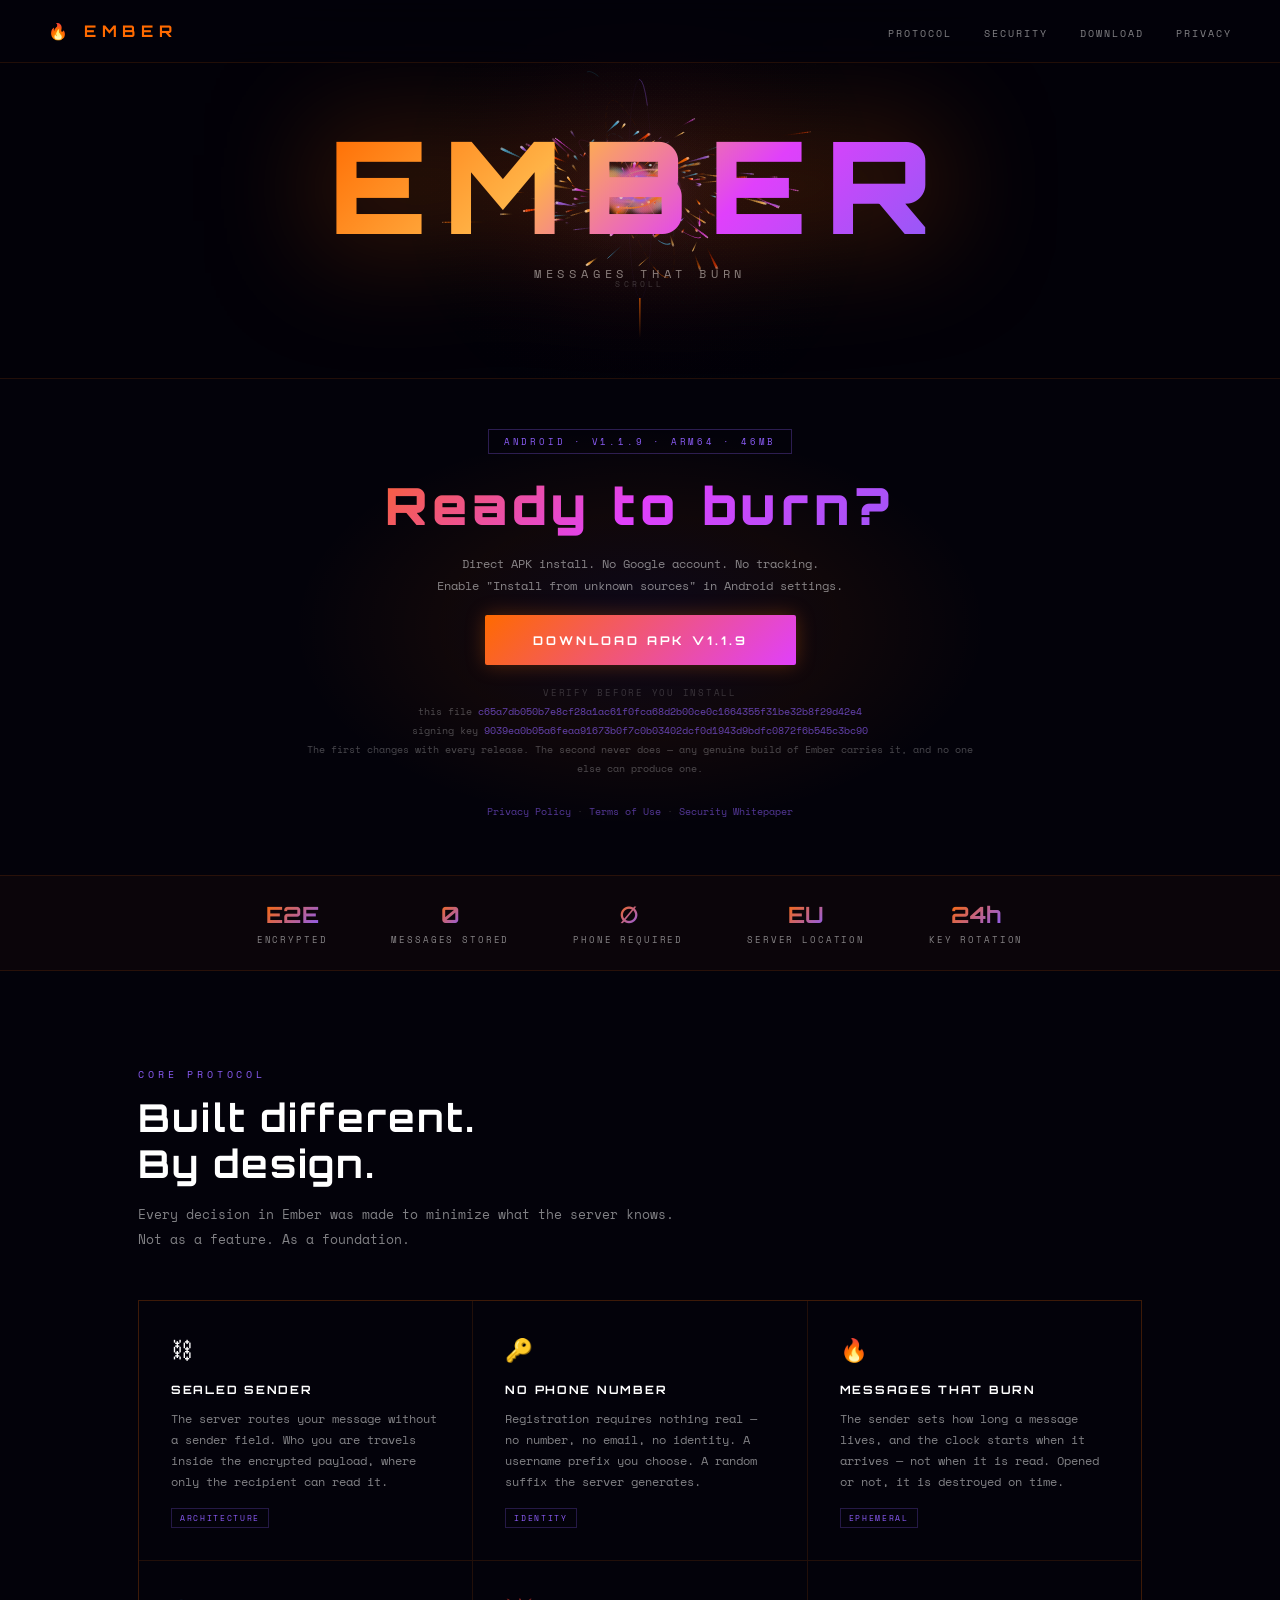
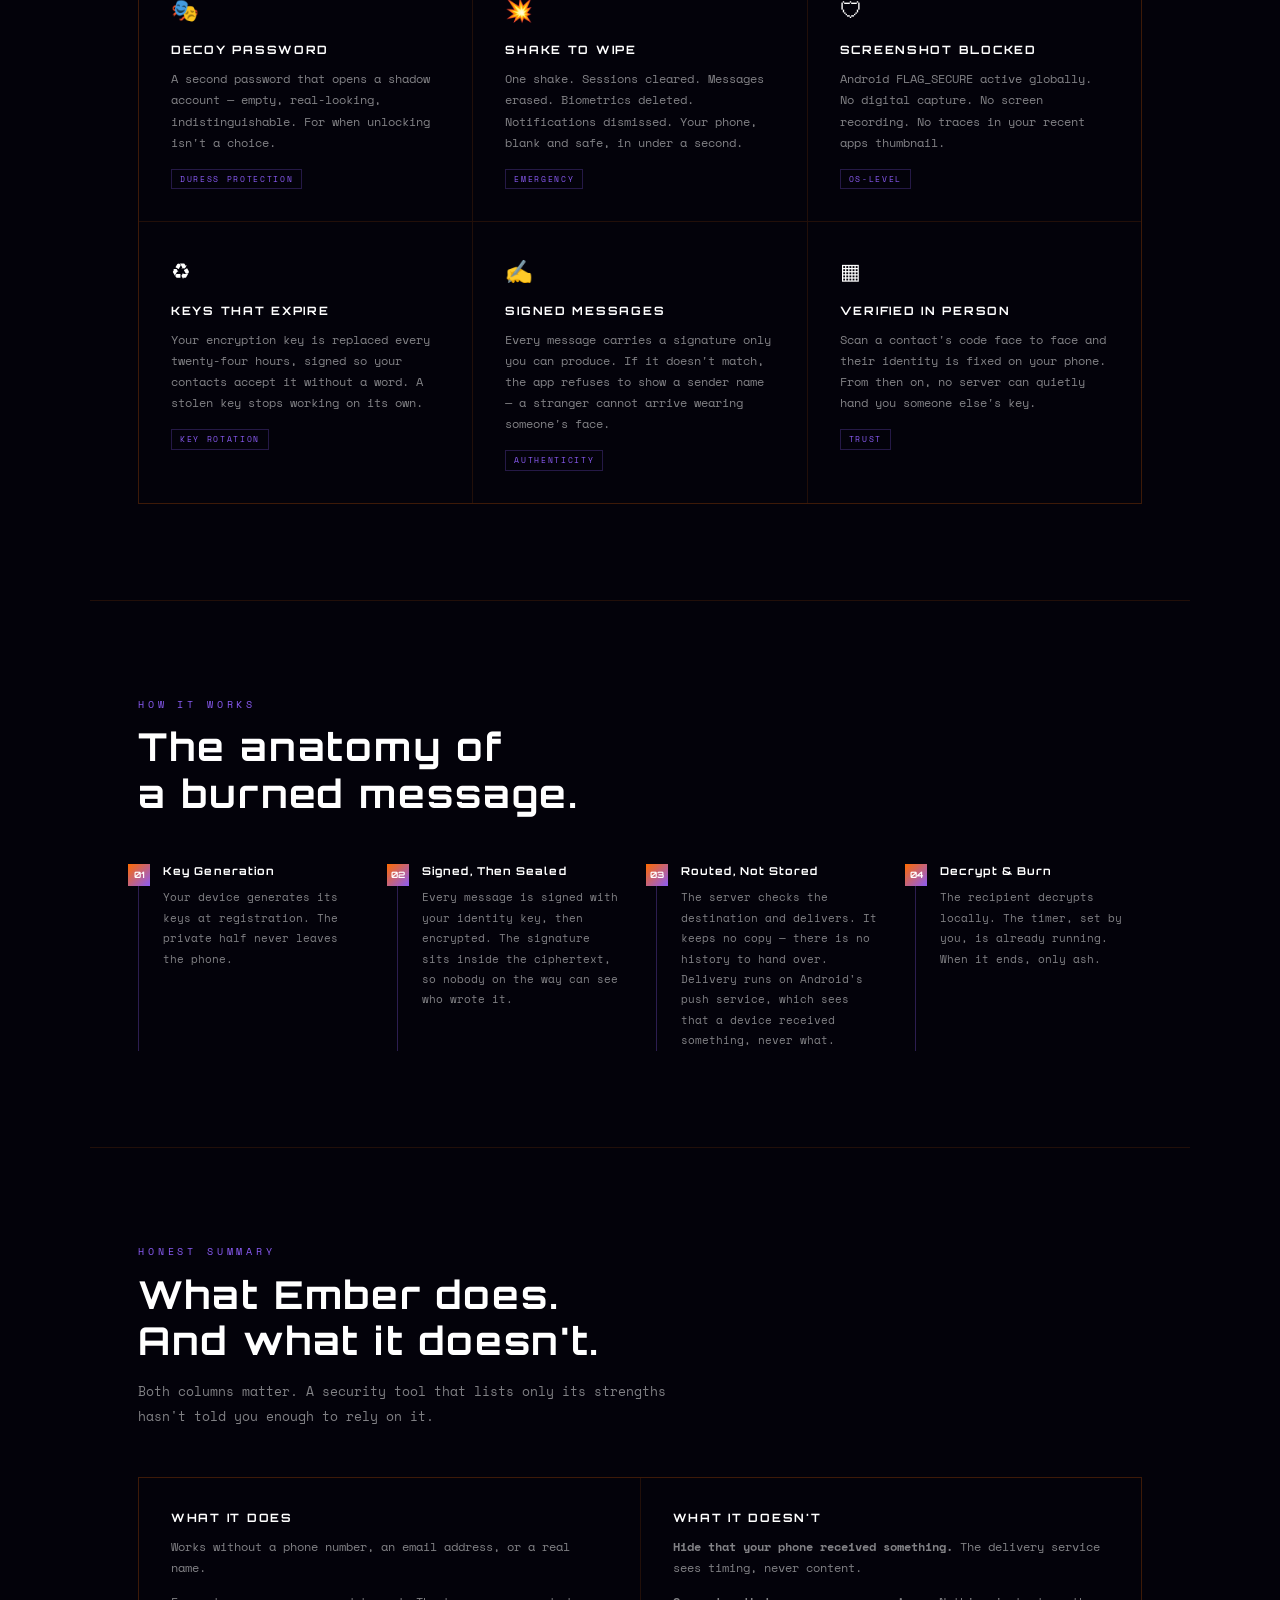
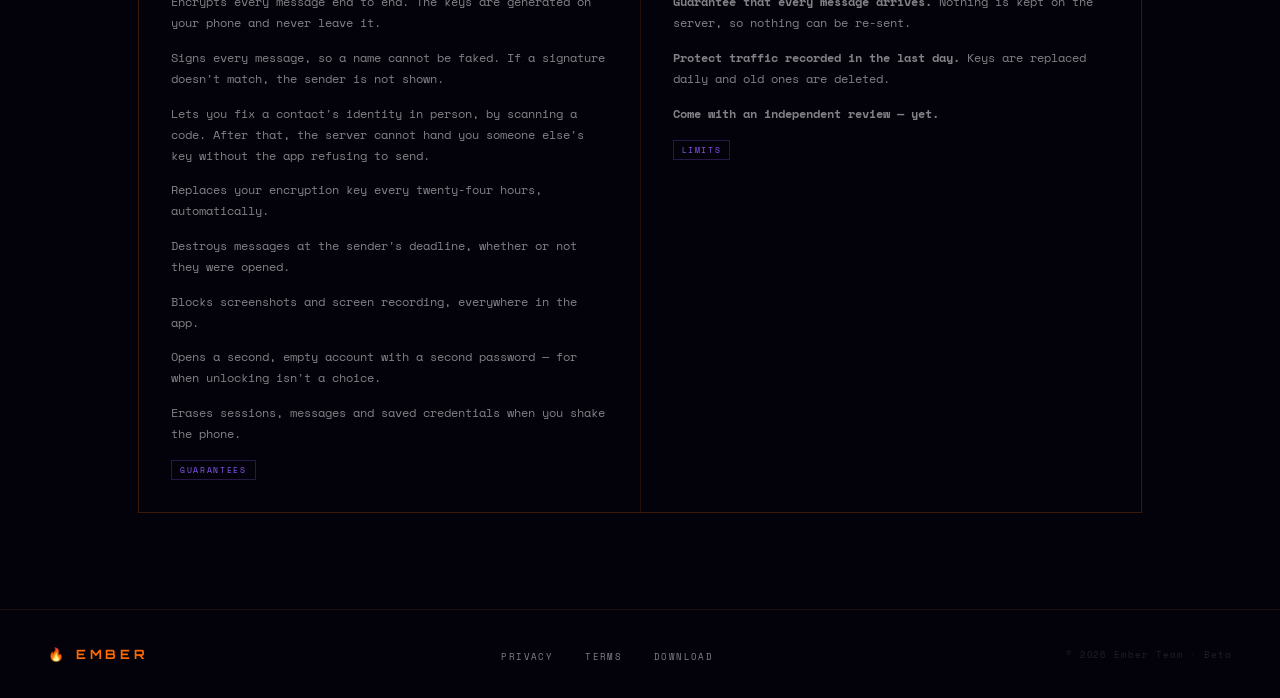
==== commit 3579dc50: "Publish v1.1.9 with SHA-256 and signing key fingerprint The APK is served from a third-party host, s" ====
--- a/download.html
+++ b/download.html
@@ -109,12 +109,21 @@
 <div id="download">
   <div class="dl-glow"></div>
   <div class="dl-inner">
-    <div class="version-badge reveal">Android · v1.1.7 · arm64 · 46MB</div>
+    <div class="version-badge reveal">Android · v1.1.9 · arm64 · 46MB</div>
     <h2 class="dl-title reveal">Ready to burn?</h2>
     <p class="dl-sub reveal">Direct APK install. No Google account. No tracking.<br>Enable "Install from unknown sources" in Android settings.</p>
     <div class="reveal">
-      <a href="https://raw.githubusercontent.com/Ember-apk/ember-legal/main/app-arm64-v8a-release.apk" class="btn-primary" style="font-size:.75rem;padding:1.1rem 3rem">Download APK v1.1.7</a>
+      <a href="https://raw.githubusercontent.com/Ember-apk/ember-legal/main/app-arm64-v8a-release.apk" class="btn-primary" style="font-size:.75rem;padding:1.1rem 3rem">Download APK v1.1.9</a>
     </div>
+    <p class="dl-note reveal" style="margin-top:2rem;line-height:2">
+      <span style="letter-spacing:.2em;text-transform:uppercase;font-size:.55rem">Verify before you install</span><br>
+      <span style="color:rgba(255,255,255,.28)">this file</span>
+      <span style="font-family:'Space Mono',monospace;color:rgba(139,92,246,.7);word-break:break-all">c65a7db050b7e8cf28a1ac61f0fca68d2b00ce0c1664355f31be32b8f29d42e4</span><br>
+      <span style="color:rgba(255,255,255,.28)">signing key</span>
+      <span style="font-family:'Space Mono',monospace;color:rgba(139,92,246,.7);word-break:break-all">9039ea0b05a6feaa91673b0f7c0b03402dcf0d1943d9bdfc0872f6b545c3bc90</span><br>
+      <span style="color:rgba(255,255,255,.28)">The first changes with every release. The second never does — any genuine build of Ember carries it, and no one else can produce one.</span>
+    </p>
+
     <p class="dl-note reveal">
       <a href="https://ember-legal.netlify.app/privacy.html">Privacy Policy</a> ·
       <a href="https://ember-legal.netlify.app/terms.html">Terms of Use</a> ·
